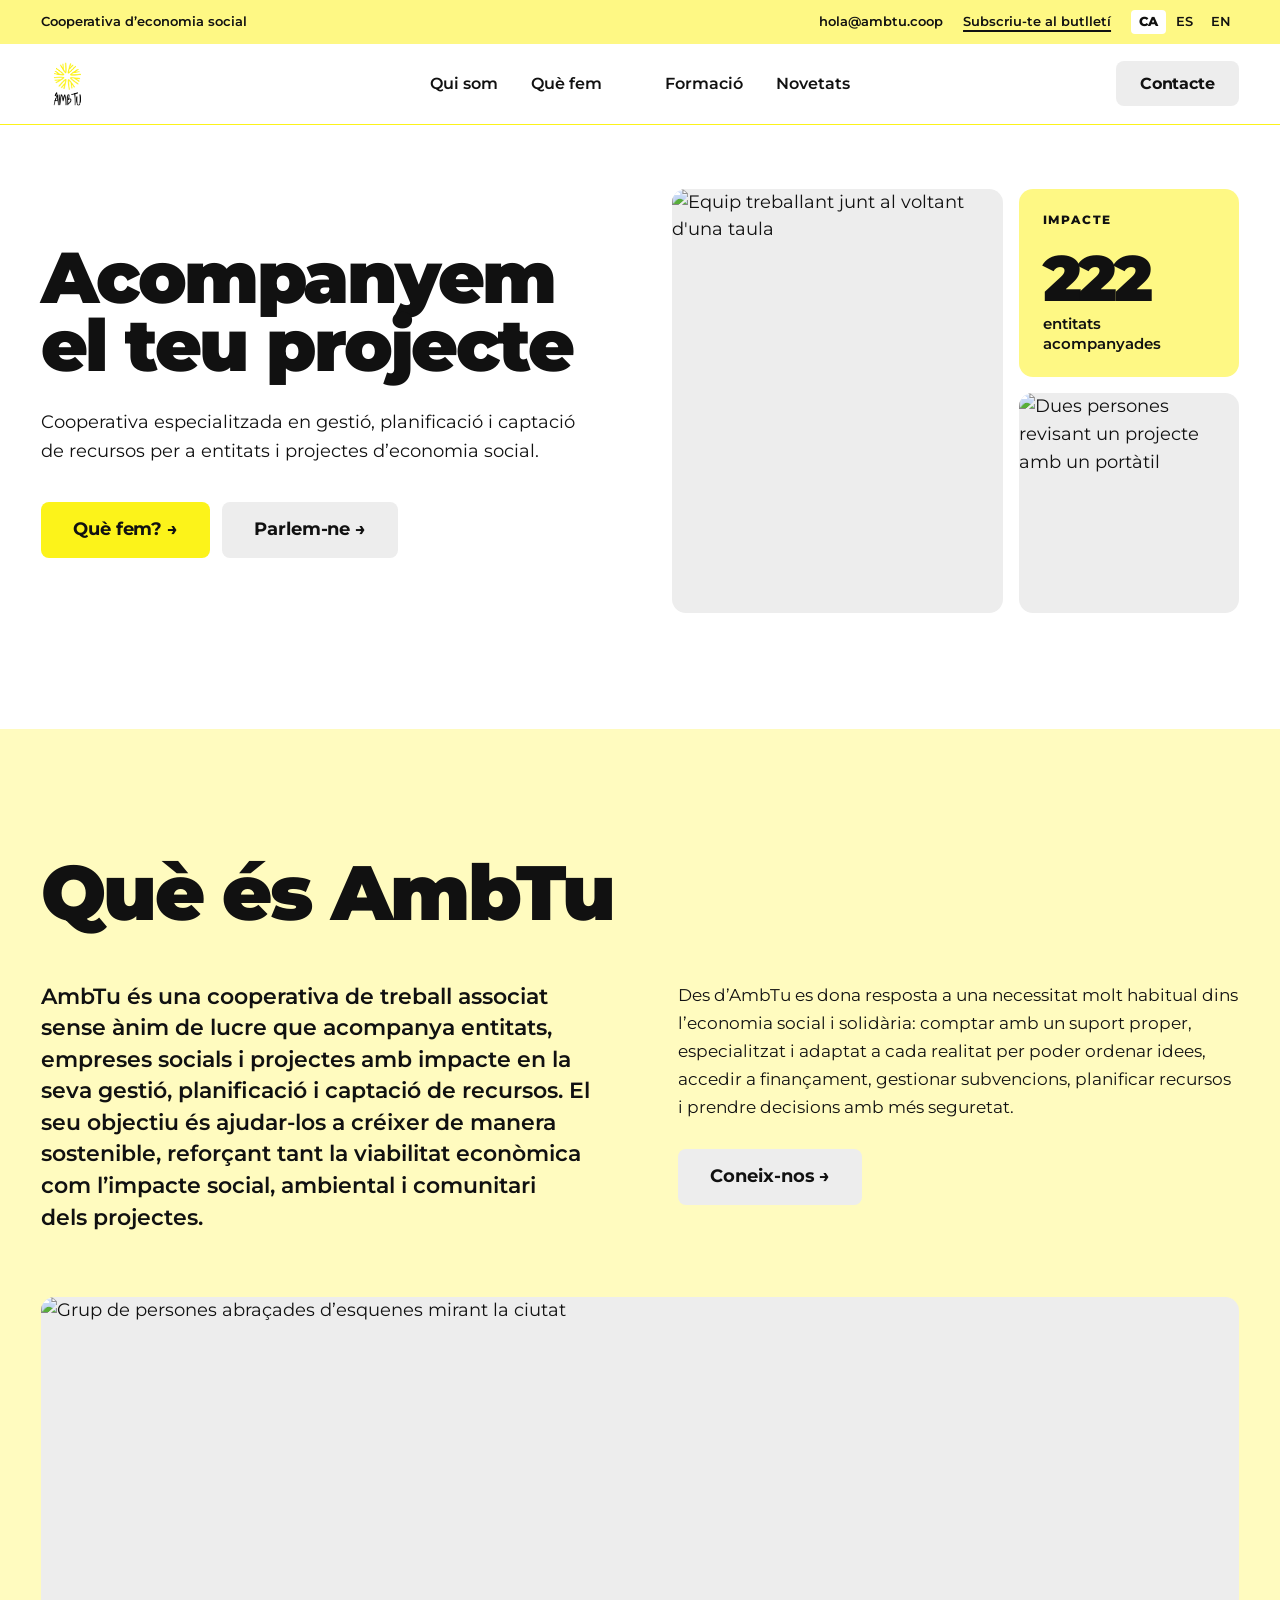
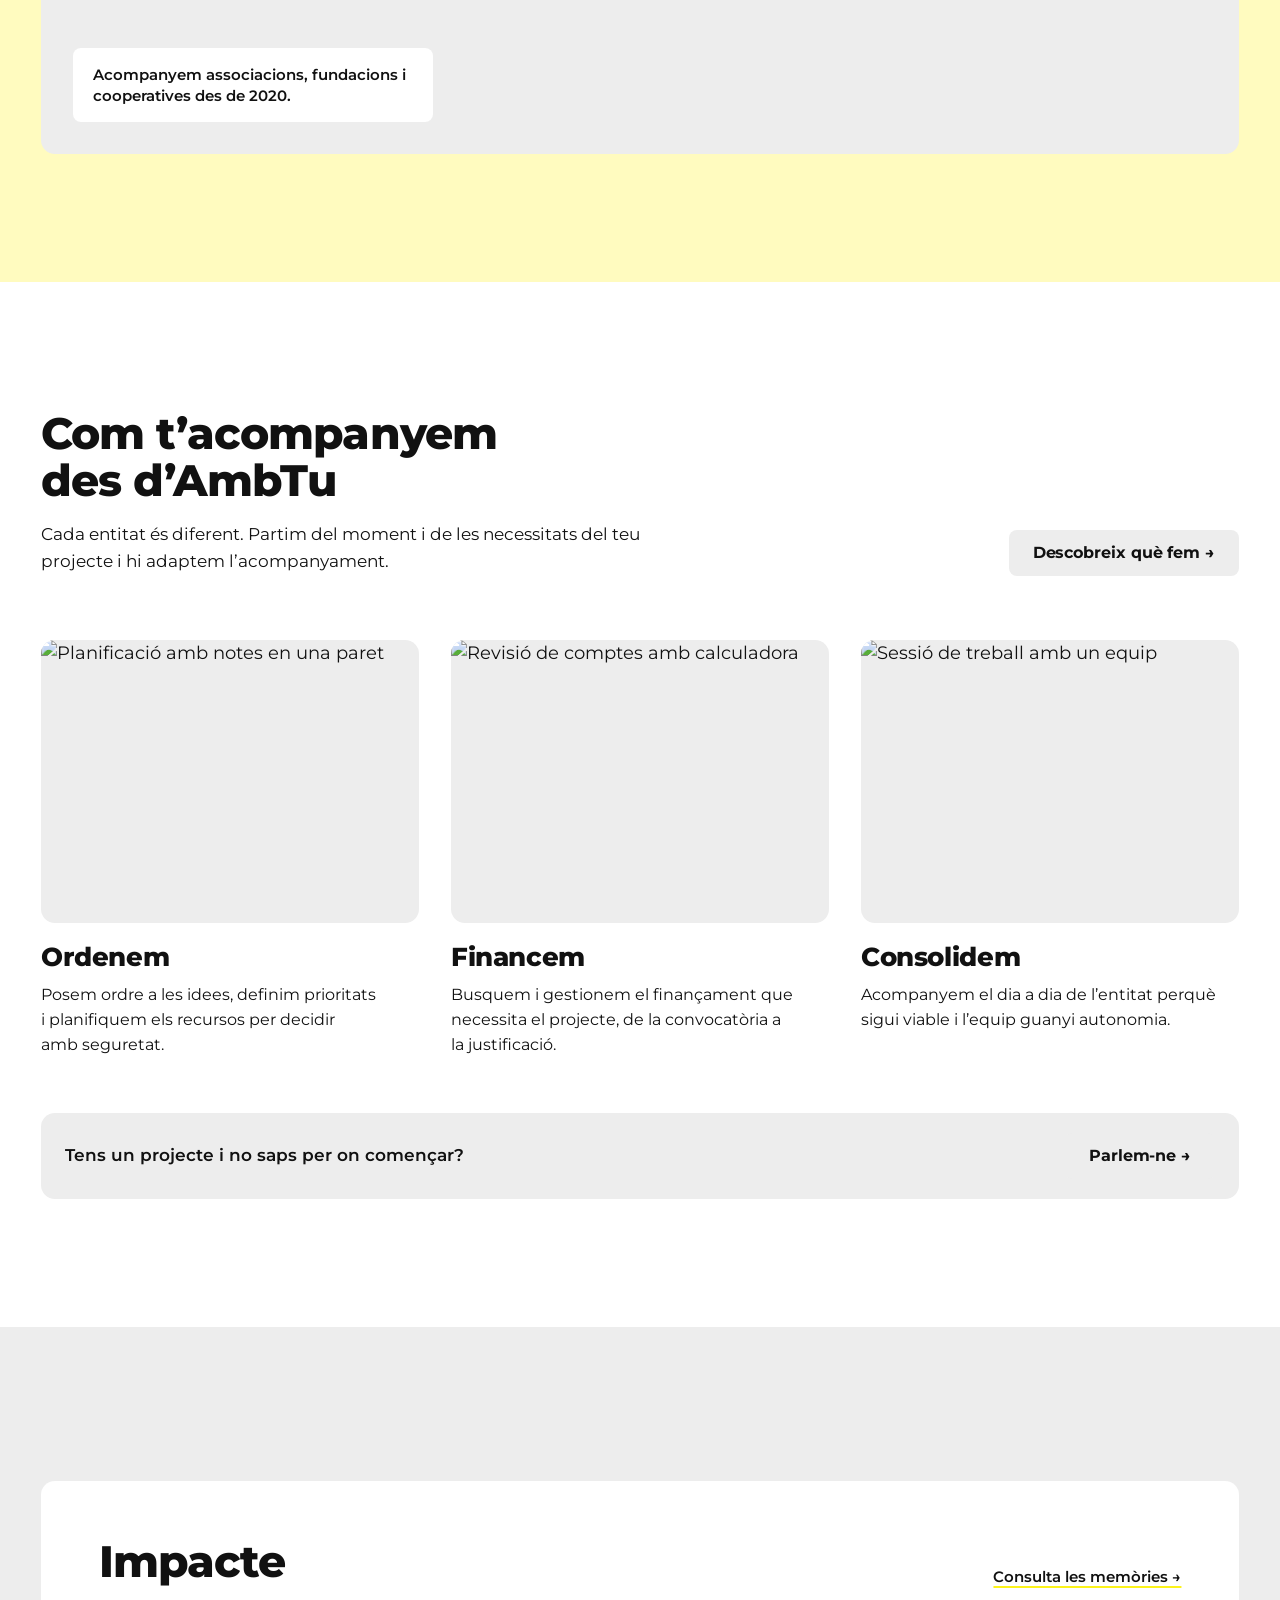
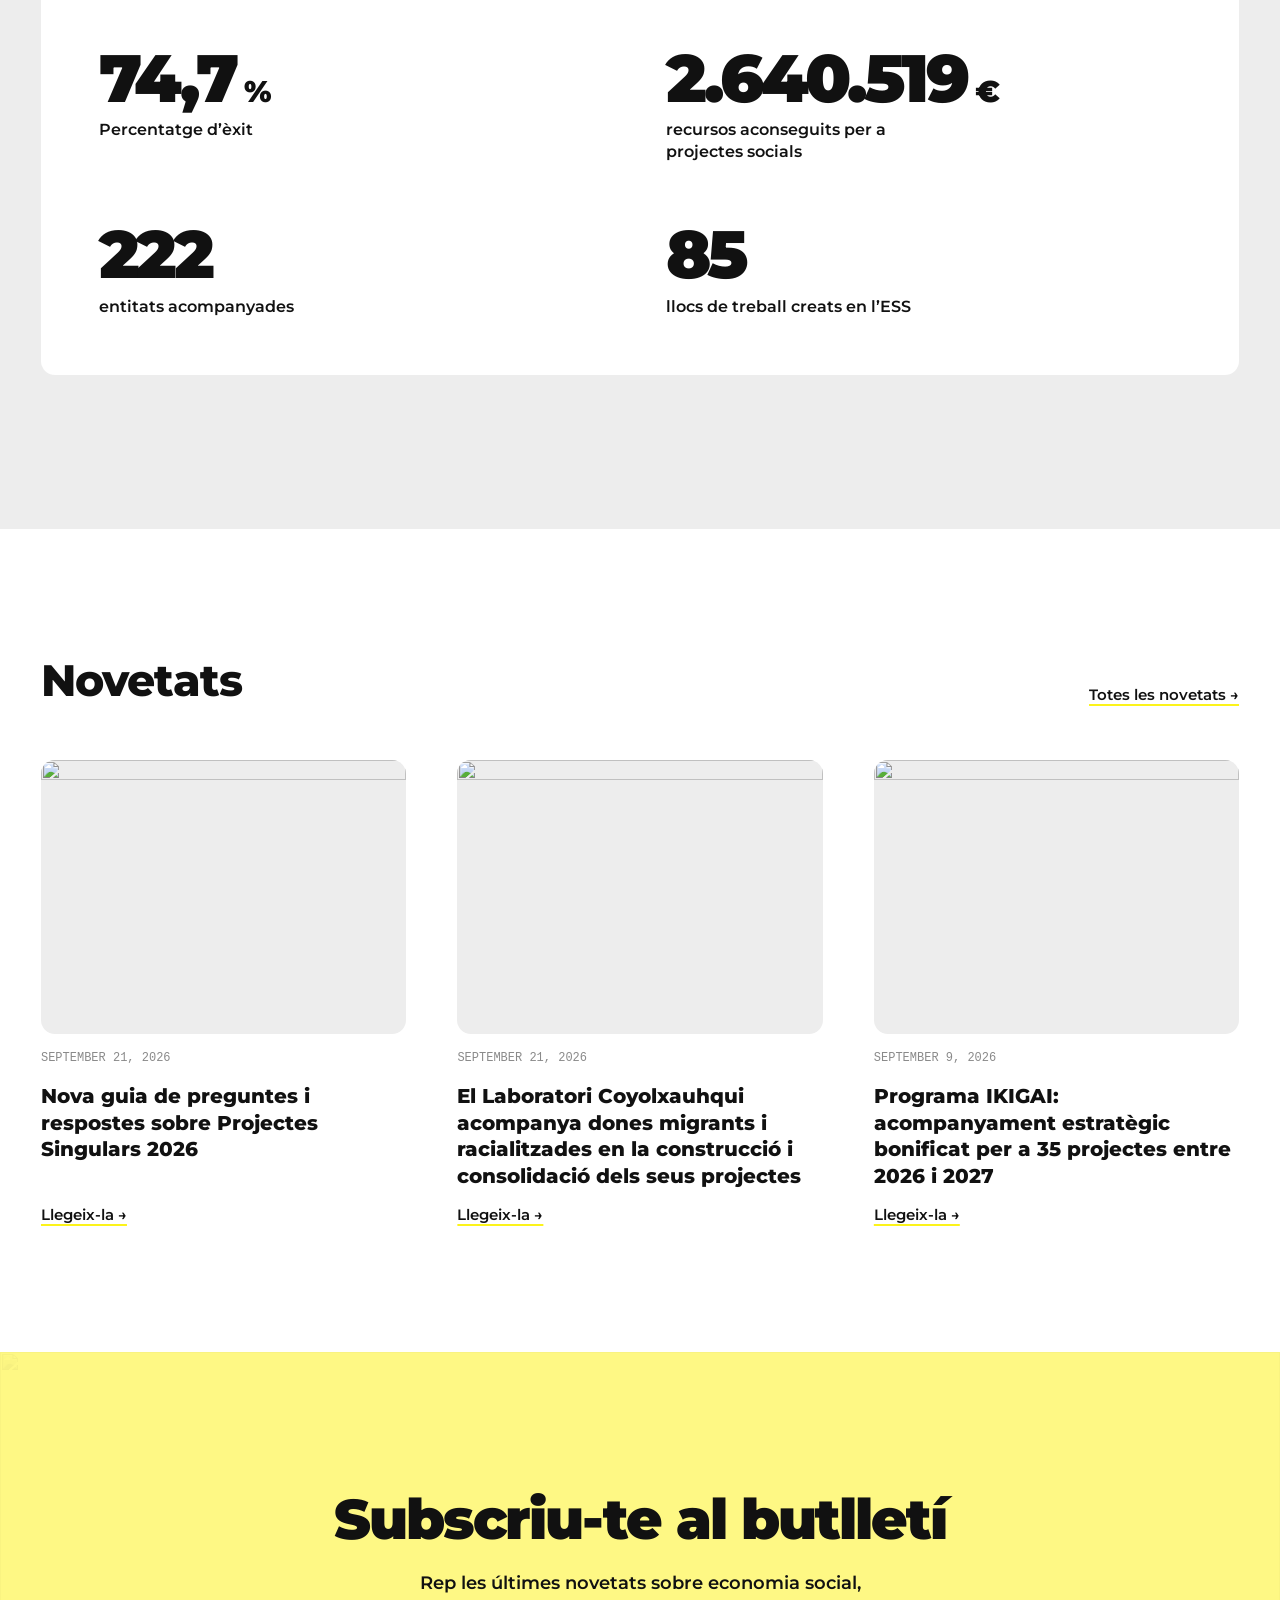
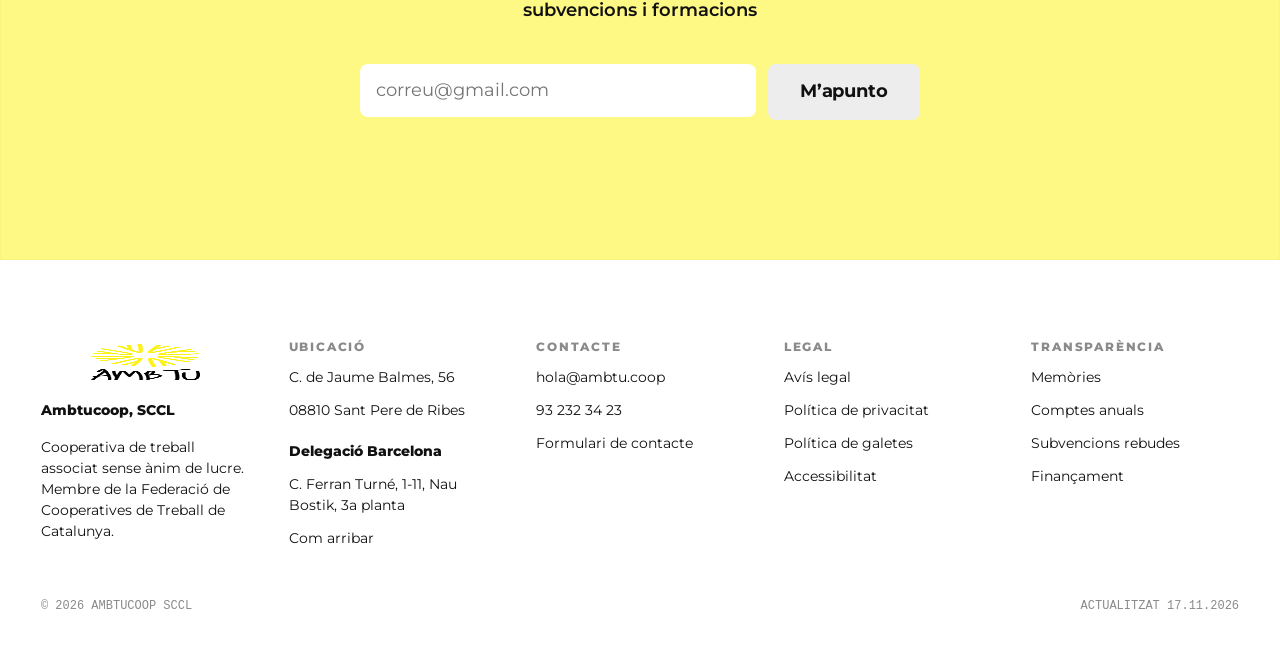
==== index.html @ 21285c6c "Add files via upload" ====
<!DOCTYPE html>
<html lang="ca">
<head>
<meta charset="utf-8">
<meta name="viewport" content="width=device-width, initial-scale=1">
<title>Inici · AmbTu</title>
<link rel="icon" href="assets/logo-original.png">
<link rel="stylesheet" href="css/ambtu.css">
<style>
.scp0:hover { background: rgb(255, 251, 191) !important; }
.scp1:focus { outline: rgb(17, 17, 17) solid 2px !important; outline-offset: 3px !important; }
.scp2:hover { background: rgb(254, 248, 132) !important; }
</style>
</head>
<body>
<div id="site"><div><div style="min-height: 100vh; background: var(--white);">

  <div style="background: var(--yellow-mid);">
    <div style="max-width: 1440px; margin: 0px auto; box-sizing: border-box; padding: 10px clamp(16px, 3.2vw, 48px); display: flex; justify-content: space-between; align-items: center; gap: 12px 24px; flex-wrap: wrap; font: 600 13px/1.2 var(--font-core);">
      <span style="white-space: nowrap;">Cooperativa d’economia social</span>
      <div style="display: flex; gap: 20px; flex-wrap: wrap; align-items: center;">
        <a href="mailto:hola@ambtu.coop" style="text-decoration-color: transparent;">hola@ambtu.coop</a>
        <a href="index.html#butlleti" style="text-decoration-color: rgb(17, 17, 17); white-space: nowrap;">Subscriu-te al butlletí</a>
        <div role="group" aria-label="Idioma" style="display: flex; gap: 2px; align-items: center;">
          <a href="#" aria-current="true" style="text-decoration: none; padding: 4px 8px; border-radius: 4px; background: var(--white); font-weight: 800;">CA</a>
          <a href="#" lang="es" class="scp0" style="text-decoration: none; padding: 4px 8px; border-radius: 4px; background: transparent;">ES</a>
          <a href="#" lang="en" class="scp0" style="text-decoration: none; padding: 4px 8px; border-radius: 4px; background: transparent;">EN</a>
        </div>
      </div>
    </div>
  </div>
  <header style="position: sticky; top: 0px; z-index: 20; background: var(--white); border-bottom: 0.5px solid var(--yellow-signal);">
    <div style="max-width: 1440px; margin: 0px auto; box-sizing: border-box; padding: 14px clamp(16px, 3.2vw, 48px); display: flex; align-items: center; gap: 24px;">
      <div style="flex: 1 1 0px; display: flex;">
        <a href="index.html" aria-label="AmbTu, inici" style="display: flex; text-decoration: none; background: none;">
          <div style="display: contents;"><img src="assets/logo-original.png" alt="AmbTu" style="height: 52px; width: auto; display: block;"></div>
        </a>
      </div>
      
      <nav aria-label="Principal" style="flex: 0 0 auto; display: flex; align-items: center; gap: clamp(18px, 2.6vw, 36px); white-space: nowrap; font: 600 16px/1.2 var(--font-core);">
        <a href="qui-som.html" style="text-decoration-color: transparent;">Qui som</a>
        <div style="position: relative; display: flex; align-items: center; gap: 2px;">
          <a href="que-fem.html" style="text-decoration-color: transparent;">Què fem</a>
          <button type="button" aria-expanded="false" aria-haspopup="true" aria-label="Obre el submenú de Què fem" class="scp0 scp1" style="color-scheme: unset; forced-color-adjust: unset; math-depth: unset; position: unset; position-anchor: unset; text-size-adjust: unset; appearance: unset; color: unset; font: unset; font-palette: unset; font-synthesis: unset; position-area: unset; text-orientation: unset; text-rendering: unset; text-spacing-trim: unset; -webkit-font-smoothing: unset; -webkit-locale: unset; -webkit-text-orientation: unset; -webkit-writing-mode: unset; writing-mode: unset; zoom: unset; accent-color: unset; align-content: unset; place-self: unset; alignment-baseline: unset; anchor-name: unset; anchor-scope: unset; animation-composition: unset; animation: unset; animation-trigger: unset; app-region: unset; aspect-ratio: unset; backdrop-filter: unset; backface-visibility: unset; background: unset; background-blend-mode: unset; baseline-shift: unset; baseline-source: unset; block-size: unset; border-block: unset; border: unset; border-collapse: unset; border-end-end-radius: unset; border-end-start-radius: unset; border-inline: unset; border-shape: unset; border-start-end-radius: unset; border-start-start-radius: unset; inset: unset; box-decoration-break: unset; box-shadow: unset; box-sizing: unset; break-after: unset; break-before: unset; break-inside: unset; buffered-rendering: unset; caption-side: unset; caret-animation: unset; caret-color: unset; caret-shape: unset; clear: unset; clip: unset; clip-path: unset; clip-rule: unset; color-interpolation: unset; color-interpolation-filters: unset; color-rendering: unset; columns: unset; column-fill: unset; gap: unset; rule-break: unset; rule: unset; rule-inset: unset; rule-visibility-items: unset; column-span: unset; contain: unset; contain-intrinsic-block-size: unset; contain-intrinsic-size: unset; contain-intrinsic-inline-size: unset; container: unset; content: unset; content-visibility: unset; corner-shape: unset; corner-block-end-shape: unset; corner-block-start-shape: unset; counter-increment: unset; counter-reset: unset; counter-set: unset; cx: unset; cy: unset; d: unset; dominant-baseline: unset; dynamic-range-limit: unset; empty-cells: unset; field-sizing: unset; fill: unset; fill-opacity: unset; fill-rule: unset; filter: unset; flex: unset; flex-flow: unset; flex-line-count: unset; float: unset; flood-color: unset; flood-opacity: unset; frame-sizing: unset; grid: unset; grid-area: unset; hyphenate-character: unset; hyphenate-limit-chars: unset; hyphens: unset; image-orientation: unset; image-rendering: unset; initial-letter: unset; inline-size: unset; inset-block: unset; inset-inline: unset; interactivity: unset; interest-delay: unset; interpolate-size: unset; isolation: unset; justify-items: unset; letter-spacing: unset; lighting-color: unset; line-break: unset; list-style: unset; margin-block: unset; margin: unset; margin-inline: unset; margin-trim: unset; marker: unset; mask: unset; mask-type: unset; math-shift: unset; math-style: unset; max-block-size: unset; max-height: unset; max-inline-size: unset; max-width: unset; min-block-size: unset; min-height: unset; min-inline-size: unset; min-width: unset; mix-blend-mode: unset; object-fit: unset; object-position: unset; object-view-box: unset; offset: unset; opacity: unset; order: unset; orphans: unset; outline: unset; outline-offset: unset; overflow-anchor: unset; overflow-block: unset; overflow-clip-margin: unset; overflow-inline: unset; overflow-wrap: unset; overflow: unset; overlay: unset; overscroll-behavior-block: unset; overscroll-behavior-inline: unset; overscroll-behavior: unset; padding-block: unset; padding: unset; padding-inline: unset; page: unset; page-margin-safety: unset; page-orientation: unset; paint-order: unset; perspective: unset; perspective-origin: unset; pointer-events: unset; position-try: unset; position-visibility: unset; print-color-adjust: unset; quotes: unset; r: unset; reading-flow: unset; reading-order: unset; resize: unset; rotate: unset; ruby-align: unset; ruby-overhang: unset; ruby-position: unset; rule-overlap: unset; rx: unset; ry: unset; scale: unset; scroll-axis-lock: unset; scroll-behavior: unset; scroll-initial-target: unset; scroll-margin-block: unset; scroll-margin: unset; scroll-margin-inline: unset; scroll-marker-group: unset; scroll-padding-block: unset; scroll-padding: unset; scroll-padding-inline: unset; scroll-snap-align: unset; scroll-snap-stop: unset; scroll-snap-type: unset; scroll-target-group: unset; scroll-timeline: unset; scrollbar-color: unset; scrollbar-gutter: unset; scrollbar-width: unset; shape-image-threshold: unset; shape-margin: unset; shape-outside: unset; shape-rendering: unset; size: unset; speak: unset; stop-color: unset; stop-opacity: unset; stroke: unset; stroke-dasharray: unset; stroke-dashoffset: unset; stroke-linecap: unset; stroke-linejoin: unset; stroke-miterlimit: unset; stroke-opacity: unset; stroke-width: unset; tab-size: unset; table-layout: unset; text-align: unset; text-align-last: unset; text-anchor: unset; text-autospace: unset; text-box: unset; text-combine-upright: unset; text-decoration: unset; text-decoration-inset: unset; text-decoration-skip-ink: unset; text-emphasis: unset; text-emphasis-position: unset; text-fit: unset; text-indent: unset; text-justify: unset; text-overflow: unset; text-shadow: unset; text-transform: unset; text-underline-offset: unset; text-underline-position: unset; text-wrap: unset; timeline-scope: unset; timeline-trigger: unset; touch-action: unset; transform: unset; transform-box: unset; transform-origin: unset; transform-style: unset; transition: unset; translate: unset; trigger-scope: unset; user-select: unset; vector-effect: unset; vertical-align: unset; view-timeline: unset; view-transition-class: unset; view-transition-group: unset; view-transition-name: unset; view-transition-scope: unset; visibility: unset; border-spacing: unset; -webkit-box-align: unset; -webkit-box-decoration-break: unset; -webkit-box-direction: unset; -webkit-box-flex: unset; -webkit-box-ordinal-group: unset; -webkit-box-orient: unset; -webkit-box-pack: unset; -webkit-box-reflect: unset; -webkit-line-break: unset; -webkit-line-clamp: unset; -webkit-mask-box-image: unset; -webkit-rtl-ordering: unset; -webkit-ruby-position: unset; -webkit-tap-highlight-color: unset; -webkit-text-combine: unset; -webkit-text-decorations-in-effect: unset; -webkit-text-fill-color: unset; -webkit-text-security: unset; -webkit-text-stroke: unset; -webkit-user-drag: unset; white-space-collapse: unset; widows: unset; will-change: unset; window-drag: unset; word-break: unset; word-spacing: unset; x: unset; y: unset; z-index: unset; cursor: pointer; display: flex; align-items: center; justify-content: center; width: 28px; height: 28px; border-radius: 4px;">
            <div style="display: contents;"><span role="img" aria-label="chevron-down" data-stroke="2" style="display: inline-block; width: 16px; height: 16px; flex: 0 0 auto; background: var(--black); mask-image: url(&quot;https://unpkg.com/lucide-static@0.428.0/icons/chevron-down.svg&quot;); mask-repeat: no-repeat; mask-size: contain; mask-position: center center;"></span></div>
          </button>
          
        </div>
        <a href="formacio.html" style="text-decoration-color: transparent;">Formació</a>
        <a href="novetats.html" style="text-decoration-color: transparent;">Novetats</a>
      </nav>
      
      <div style="flex: 1 1 0px; display: flex; justify-content: flex-end; align-items: center; gap: 12px;">
        
          <div style="flex: 0 0 auto; white-space: nowrap;"><div style="display: contents;"><a href="contacte.html" style="display: inline-flex; width: auto; align-items: center; justify-content: center; gap: var(--space-2); font: 700 16px/1.1 var(--font-core); letter-spacing: -0.005em; padding: 14px 24px; border: 0px; border-radius: var(--radius-sm); box-shadow: none; background: var(--grey-light); color: var(--text-primary); text-decoration-line: none; text-decoration-style: initial; cursor: pointer; transition: var(--transition-ui);">Contacte</a></div></div>
        
        
      </div>
    </div>
    
  </header>

  <section id="inici" data-screen-label="01 Hero" style="background: var(--white);">
    <div style="max-width: 1440px; margin: 0px auto; box-sizing: border-box; padding: clamp(32px, 5vw, 72px) clamp(16px, 3.2vw, 48px) clamp(80px, 9vw, 128px); display: grid; grid-template-columns: repeat(auto-fit, minmax(min(100%, 380px), 1fr)); gap: clamp(40px, 5vw, 88px); align-items: center;">
      <div style="display: flex; flex-direction: column; gap: 28px; max-width: 560px;">
        <h1 style="margin: 0px; font: 900 clamp(44px, 5.6vw, 76px)/0.95 var(--font-core); letter-spacing: -0.035em; text-wrap: balance;">Acompanyem<br>el teu projecte</h1>
        <p style="margin: 0px; font: 400 18px/1.6 var(--font-core); max-width: 46ch; text-wrap: pretty;">Cooperativa especialitzada en gestió, planificació i captació de recursos per a entitats i projectes d’economia social.</p>
        <div style="margin-top: 8px; display: flex; gap: 12px; flex-wrap: wrap;">
          <div style="flex: 0 0 auto; white-space: nowrap;"><div style="display: contents;"><a href="que-fem.html" style="display: inline-flex; width: auto; align-items: center; justify-content: center; gap: var(--space-2); font: 700 18px/1.1 var(--font-core); letter-spacing: -0.005em; padding: 18px 32px; border: 0px; border-radius: var(--radius-sm); box-shadow: none; background: var(--yellow-signal); color: var(--text-primary); text-decoration-line: none; text-decoration-style: initial; cursor: pointer; transition: var(--transition-ui);">Què fem? →</a></div></div>
          <div style="flex: 0 0 auto; white-space: nowrap;"><div style="display: contents;"><a href="contacte.html" style="display: inline-flex; width: auto; align-items: center; justify-content: center; gap: var(--space-2); font: 700 18px/1.1 var(--font-core); letter-spacing: -0.005em; padding: 18px 32px; border: 0px; border-radius: var(--radius-sm); box-shadow: none; background: var(--grey-light); color: var(--text-primary); text-decoration-line: none; text-decoration-style: initial; cursor: pointer; transition: var(--transition-ui);">Parlem-ne →</a></div></div>
        </div>
      </div>
      <div style="display: grid; grid-template-columns: minmax(0px, 3fr) minmax(0px, 2fr); gap: 16px;">
        <img src="https://images.unsplash.com/photo-1522071820081-009f0129c71c?auto=format&amp;fit=crop&amp;w=1100&amp;q=75" alt="Equip treballant junt al voltant d'una taula" style="grid-row: span 2; width: 100%; height: 100%; min-height: 420px; object-fit: cover; border-radius: 14px; display: block; background: var(--grey-light);">
        <div style="background: var(--yellow-mid); border-radius: 14px; padding: 24px; display: flex; flex-direction: column; justify-content: space-between; gap: 24px; min-height: 180px;">
          <span style="font: 800 12px/1.2 var(--font-core); letter-spacing: 0.15em; text-transform: uppercase;">Impacte</span>
          <div style="display: flex; flex-direction: column; gap: 8px;">
            <span style="font: 900 clamp(48px, 5vw, 72px)/0.86 var(--font-core); letter-spacing: -0.05em;">222</span>
            <span style="font: 600 15px/1.3 var(--font-core);">entitats acompanyades</span>
          </div>
        </div>
        <img src="https://images.unsplash.com/photo-1531482615713-2afd69097998?auto=format&amp;fit=crop&amp;w=700&amp;q=75" alt="Dues persones revisant un projecte amb un portàtil" style="width: 100%; aspect-ratio: 1 / 1; object-fit: cover; border-radius: 14px; display: block; background: var(--grey-light);">
      </div>
    </div>
  </section>

  <section data-screen-label="02 Què és AmbTu" aria-labelledby="que-es-title" style="background: var(--yellow-pale);">
    <div style="max-width: 1440px; margin: 0px auto; box-sizing: border-box; padding: clamp(88px, 10vw, 144px) clamp(16px, 3.2vw, 48px);">
      <h2 id="que-es-title" style="margin: 0px; font: 900 clamp(48px, 6vw, 84px)/0.95 var(--font-core); letter-spacing: -0.035em;">Què és AmbTu</h2>
      <div style="margin-top: clamp(32px, 4vw, 56px); display: grid; grid-template-columns: repeat(auto-fit, minmax(min(100%, 380px), 1fr)); gap: 32px clamp(40px, 6vw, 96px); align-items: start;">
        <p style="margin: 0px; font: 600 clamp(19px, 1.7vw, 22px)/1.45 var(--font-core); text-wrap: pretty;">AmbTu és una cooperativa de treball associat sense ànim de lucre que acompanya entitats, empreses socials i projectes amb impacte en la seva gestió, planificació i captació de recursos. El seu objectiu és ajudar-los a créixer de manera sostenible, reforçant tant la viabilitat econòmica com l’impacte social, ambiental i comunitari dels projectes.</p>
        <div style="display: flex; flex-direction: column; gap: 28px;">
          <p style="margin: 0px; font: 400 17px/1.65 var(--font-core); text-wrap: pretty;">Des d’AmbTu es dona resposta a una necessitat molt habitual dins l’economia social i solidària: comptar amb un suport proper, especialitzat i adaptat a cada realitat per poder ordenar idees, accedir a finançament, gestionar subvencions, planificar recursos i prendre decisions amb més seguretat.</p>
          <div style="display: flex;"><div style="flex: 0 0 auto; white-space: nowrap;"><div style="display: contents;"><a href="qui-som.html" style="display: inline-flex; width: auto; align-items: center; justify-content: center; gap: var(--space-2); font: 700 18px/1.1 var(--font-core); letter-spacing: -0.005em; padding: 18px 32px; border: 0px; border-radius: var(--radius-sm); box-shadow: none; background: var(--grey-light); color: var(--text-primary); text-decoration-line: none; text-decoration-style: initial; cursor: pointer; transition: var(--transition-ui);">Coneix-nos →</a></div></div></div>
        </div>
      </div>
      <figure style="position: relative; margin: clamp(48px, 5vw, 72px) 0px 0px;">
        <img src="https://images.unsplash.com/photo-1529156069898-49953e39b3ac?auto=format&amp;fit=crop&amp;w=2000&amp;q=75" alt="Grup de persones abraçades d’esquenes mirant la ciutat" style="width: 100%; aspect-ratio: 21 / 8; min-height: 280px; object-fit: cover; border-radius: 14px; display: block; background: var(--grey-light);">
        <figcaption style="position: absolute; left: clamp(16px, 2.5vw, 32px); bottom: clamp(16px, 2.5vw, 32px); max-width: min(360px, 100% - 32px); box-sizing: border-box; padding: 16px 20px; border-radius: 8px; background: var(--white); font: 600 15px/1.4 var(--font-core);">Acompanyem associacions, fundacions i cooperatives des de 2020.</figcaption>
      </figure>
    </div>
  </section>
  <section id="serveis" data-screen-label="03 Com t'acompanyem" style="background: var(--white);">
    <div style="max-width: 1440px; margin: 0px auto; box-sizing: border-box; padding: clamp(88px, 10vw, 144px) clamp(16px, 3.2vw, 48px);">
      <div style="display: flex; justify-content: space-between; align-items: flex-end; gap: 24px 48px; flex-wrap: wrap;">
        <div style="display: flex; flex-direction: column; gap: 16px; max-width: 640px;">
          <h2 style="margin: 0px; font: 800 clamp(30px, 3.4vw, 44px)/1.1 var(--font-core); letter-spacing: -0.02em; text-wrap: balance;">Com t’acompanyem des d’AmbTu</h2>
          <p style="margin: 0px; font: 400 17px/1.6 var(--font-core); text-wrap: pretty;">Cada entitat és diferent. Partim del moment i de les necessitats del teu projecte i hi adaptem l’acompanyament.</p>
        </div>
        <div style="flex: 0 0 auto; white-space: nowrap;"><div style="display: contents;"><a href="que-fem.html" style="display: inline-flex; width: auto; align-items: center; justify-content: center; gap: var(--space-2); font: 700 16px/1.1 var(--font-core); letter-spacing: -0.005em; padding: 14px 24px; border: 0px; border-radius: var(--radius-sm); box-shadow: none; background: var(--grey-light); color: var(--text-primary); text-decoration-line: none; text-decoration-style: initial; cursor: pointer; transition: var(--transition-ui);">Descobreix què fem →</a></div></div>
      </div>
      <ul style="list-style: none; margin: clamp(48px, 5vw, 64px) 0px 0px; padding: 0px; display: grid; grid-template-columns: repeat(auto-fit, minmax(min(100%, 280px), 1fr)); gap: 40px 32px;">
        <li>
          <a href="que-fem.html" style="text-decoration: none; display: flex; flex-direction: column; gap: 20px; background: transparent;">
            <img src="https://images.unsplash.com/photo-1542626991-cbc4e32524cc?auto=format&amp;fit=crop&amp;w=900&amp;q=75" alt="Planificació amb notes en una paret" style="width: 100%; aspect-ratio: 4 / 3; object-fit: cover; border-radius: 14px; display: block; background: var(--grey-light);">
            <span style="display: flex; flex-direction: column; gap: 10px;">
              <span style="font: 800 26px/1.15 var(--font-core); letter-spacing: -0.015em;">Ordenem</span>
              <span style="font: 400 16px/1.55 var(--font-core); text-wrap: pretty;">Posem ordre a les idees, definim prioritats i planifiquem els recursos per decidir amb seguretat.</span>
            </span>
          </a>
        </li>
        <li>
          <a href="que-fem.html" style="text-decoration: none; display: flex; flex-direction: column; gap: 20px; background: transparent;">
            <img src="https://images.unsplash.com/photo-1554224154-26032ffc0d07?auto=format&amp;fit=crop&amp;w=900&amp;q=75" alt="Revisió de comptes amb calculadora" style="width: 100%; aspect-ratio: 4 / 3; object-fit: cover; border-radius: 14px; display: block; background: var(--grey-light);">
            <span style="display: flex; flex-direction: column; gap: 10px;">
              <span style="font: 800 26px/1.15 var(--font-core); letter-spacing: -0.015em;">Financem</span>
              <span style="font: 400 16px/1.55 var(--font-core); text-wrap: pretty;">Busquem i gestionem el finançament que necessita el projecte, de la convocatòria a la justificació.</span>
            </span>
          </a>
        </li>
        <li>
          <a href="que-fem.html" style="text-decoration: none; display: flex; flex-direction: column; gap: 20px; background: transparent;">
            <img src="https://images.unsplash.com/photo-1524178232363-1fb2b075b655?auto=format&amp;fit=crop&amp;w=900&amp;q=75" alt="Sessió de treball amb un equip" style="width: 100%; aspect-ratio: 4 / 3; object-fit: cover; border-radius: 14px; display: block; background: var(--grey-light);">
            <span style="display: flex; flex-direction: column; gap: 10px;">
              <span style="font: 800 26px/1.15 var(--font-core); letter-spacing: -0.015em;">Consolidem</span>
              <span style="font: 400 16px/1.55 var(--font-core); text-wrap: pretty;">Acompanyem el dia a dia de l’entitat perquè sigui viable i l’equip guanyi autonomia.</span>
            </span>
          </a>
        </li>
      </ul>
      <div style="margin-top: clamp(40px, 5vw, 56px); display: flex; justify-content: space-between; align-items: center; gap: 16px 24px; flex-wrap: wrap; padding: 20px 24px; border-radius: 14px; background: var(--grey-light);">
        <span style="font: 600 17px/1.4 var(--font-core);">Tens un projecte i no saps per on començar?</span>
        <div style="flex: 0 0 auto; white-space: nowrap;"><div style="display: contents;"><a href="contacte.html" style="display: inline-flex; width: auto; align-items: center; justify-content: center; gap: var(--space-2); font: 700 16px/1.1 var(--font-core); letter-spacing: -0.005em; padding: 14px 24px; border: 0px; border-radius: var(--radius-sm); box-shadow: none; background: var(--grey-light); color: var(--text-primary); text-decoration-line: none; text-decoration-style: initial; cursor: pointer; transition: var(--transition-ui);">Parlem-ne →</a></div></div>
      </div>
    </div>
  </section>
  <section id="impacte" data-screen-label="04 Impacte" style="background: var(--grey-light) url('https://images.unsplash.com/photo-1528605248644-14dd04022da1?auto=format&amp;fit=crop&amp;w=2000&amp;q=75') center / cover no-repeat;">
    <div style="max-width: 1440px; margin: 0px auto; box-sizing: border-box; padding: clamp(96px, 12vw, 176px) clamp(16px, 3.2vw, 48px);">
      <div style="background: var(--white); border-radius: 14px; padding: clamp(28px, 4.5vw, 64px); display: flex; flex-direction: column; gap: clamp(40px, 5vw, 64px);">
        <div style="display: flex; justify-content: space-between; align-items: flex-end; gap: 16px 24px; flex-wrap: wrap;">
          <h2 style="margin: 0px; font: 800 clamp(30px, 3.4vw, 44px)/1.1 var(--font-core); letter-spacing: -0.02em; text-wrap: balance;">Impacte</h2>
          <a href="qui-som.html#memories" style="font: 600 15px/1.2 var(--font-core); white-space: nowrap;">Consulta les memòries →</a>
        </div>
        <div style="display: grid; grid-template-columns: repeat(2, minmax(0px, 1fr)); gap: clamp(40px, 5vw, 64px) clamp(32px, 4vw, 64px);">
          <div style="display: flex; flex-direction: column; gap: 12px; min-width: 0px;">
            <span style="font: 900 clamp(48px, 5.2vw, 76px)/0.86 var(--font-core); letter-spacing: -0.05em;">74,7<span style="font-size: 0.45em; letter-spacing: -0.02em;"> %</span></span>
            <span style="font: 600 16px/1.35 var(--font-core); max-width: 26ch; text-wrap: pretty;">Percentatge d’èxit</span>
          </div>
          <div style="display: flex; flex-direction: column; gap: 12px; min-width: 0px;">
            <span style="font: 900 clamp(48px, 5.2vw, 76px)/0.86 var(--font-core); letter-spacing: -0.05em;">2.640.519<span style="font-size: 0.45em; letter-spacing: -0.02em;"> €</span></span>
            <span style="font: 600 16px/1.35 var(--font-core); max-width: 26ch; text-wrap: pretty;">recursos aconseguits per a projectes socials</span>
          </div>
          <div style="display: flex; flex-direction: column; gap: 12px; min-width: 0px;">
            <span style="font: 900 clamp(48px, 5.2vw, 76px)/0.86 var(--font-core); letter-spacing: -0.05em;">222</span>
            <span style="font: 600 16px/1.35 var(--font-core); max-width: 26ch; text-wrap: pretty;">entitats acompanyades</span>
          </div>
          <div style="display: flex; flex-direction: column; gap: 12px; min-width: 0px;">
            <span style="font: 900 clamp(48px, 5.2vw, 76px)/0.86 var(--font-core); letter-spacing: -0.05em;">85</span>
            <span style="font: 600 16px/1.35 var(--font-core); max-width: 26ch; text-wrap: pretty;">llocs de treball creats en l’ESS</span>
          </div>
        </div>
      </div>
    </div>
  </section>

  <section id="novetats" data-screen-label="05 Novetats" style="background: var(--white);">
    <div style="max-width: 1440px; margin: 0px auto; box-sizing: border-box; padding: clamp(88px, 10vw, 144px) clamp(16px, 3.2vw, 48px);">
      <div style="display: flex; justify-content: space-between; align-items: flex-end; gap: 24px; flex-wrap: wrap;">
        <h2 style="margin: 0px; font: 800 clamp(30px, 3.4vw, 44px)/1.1 var(--font-core); letter-spacing: -0.02em;">Novetats</h2>
        <a href="novetats.html" style="font: 600 15px/1.2 var(--font-core); white-space: nowrap;">Totes les novetats →</a>
      </div>
      <ul style="list-style: none; margin: clamp(40px, 5vw, 56px) 0px 0px; padding: 0px; display: grid; grid-template-columns: repeat(auto-fit, minmax(min(100%, 280px), 1fr)); gap: 56px clamp(40px, 4vw, 64px);">
        <li style="display: flex;">
          <a href="novetats.html" style="text-decoration: none; display: flex; flex-direction: column; gap: 16px; width: 100%; background: transparent;">
            <img src="https://images.unsplash.com/photo-1517048676732-d65bc937f952?auto=format&amp;fit=crop&amp;w=900&amp;q=75" alt="" style="width: 100%; aspect-ratio: 4 / 3; object-fit: cover; border-radius: 14px; display: block; background: var(--grey-light);">
            <span style="font: 400 12px/1.4 var(--font-mono, monospace); color: var(--grey-mid); text-transform: uppercase;">September 21, 2026</span>
            <span style="font: 800 clamp(19px, 1.6vw, 22px)/1.3 var(--font-core); text-wrap: pretty; flex: 1 1 0%;">Nova guia de preguntes i respostes sobre Projectes Singulars 2026</span>
            <span style="align-self: flex-start; font: 600 15px/1.2 var(--font-core); text-decoration: underline 2px rgb(252, 243, 26); text-underline-offset: 4px;">Llegeix-la →</span>
          </a>
        </li>
        <li style="display: flex;">
          <a href="novetats.html" style="text-decoration: none; display: flex; flex-direction: column; gap: 16px; width: 100%; background: transparent;">
            <img src="https://images.unsplash.com/photo-1573164713988-8665fc963095?auto=format&amp;fit=crop&amp;w=900&amp;q=75" alt="" style="width: 100%; aspect-ratio: 4 / 3; object-fit: cover; border-radius: 14px; display: block; background: var(--grey-light);">
            <span style="font: 400 12px/1.4 var(--font-mono, monospace); color: var(--grey-mid); text-transform: uppercase;">September 21, 2026</span>
            <span style="font: 800 clamp(19px, 1.6vw, 22px)/1.3 var(--font-core); text-wrap: pretty; flex: 1 1 0%;">El Laboratori Coyolxauhqui acompanya dones migrants i racialitzades en la construcció i consolidació dels seus projectes</span>
            <span style="align-self: flex-start; font: 600 15px/1.2 var(--font-core); text-decoration: underline 2px rgb(252, 243, 26); text-underline-offset: 4px;">Llegeix-la →</span>
          </a>
        </li>
        <li style="display: flex;">
          <a href="novetats.html" style="text-decoration: none; display: flex; flex-direction: column; gap: 16px; width: 100%; background: transparent;">
            <img src="https://images.unsplash.com/photo-1515187029135-18ee286d815b?auto=format&amp;fit=crop&amp;w=900&amp;q=75" alt="" style="width: 100%; aspect-ratio: 4 / 3; object-fit: cover; border-radius: 14px; display: block; background: var(--grey-light);">
            <span style="font: 400 12px/1.4 var(--font-mono, monospace); color: var(--grey-mid); text-transform: uppercase;">September 9, 2026</span>
            <span style="font: 800 clamp(19px, 1.6vw, 22px)/1.3 var(--font-core); text-wrap: pretty; flex: 1 1 0%;">Programa IKIGAI: acompanyament estratègic bonificat per a 35 projectes entre 2026 i 2027</span>
            <span style="align-self: flex-start; font: 600 15px/1.2 var(--font-core); text-decoration: underline 2px rgb(252, 243, 26); text-underline-offset: 4px;">Llegeix-la →</span>
          </a>
        </li>
      </ul>
    </div>
  </section>
  <section id="butlleti" data-screen-label="Butlletí" style="position: relative; overflow: hidden; background: var(--yellow-mid);">
    <img src="https://images.unsplash.com/photo-1556761175-b413da4baf72?auto=format&amp;fit=crop&amp;w=2000&amp;q=75" alt="" aria-hidden="true" style="position: absolute; inset: 0px; width: 100%; height: 100%; object-fit: cover; opacity: 0.08; mix-blend-mode: multiply; filter: grayscale(1); pointer-events: none;">
    <div style="position: relative; max-width: 1440px; margin: 0px auto; box-sizing: border-box; padding: clamp(96px, 11vw, 160px) clamp(16px, 3.2vw, 48px); display: flex; flex-direction: column; align-items: center; text-align: center; gap: 24px;">
      <h2 style="margin: 0px; font: 900 clamp(36px, 4.4vw, 60px)/0.95 var(--font-core); letter-spacing: -0.035em; text-wrap: balance;">Subscriu-te al butlletí</h2>
      <p style="margin: 0px; font: 600 18px/1.5 var(--font-core); max-width: 42ch; text-wrap: pretty;">Rep les últimes novetats sobre economia social, subvencions i formacions</p>
      <div style="width: 100%; max-width: 560px; margin-top: 16px; text-align: left;">
        
          <form style="display: flex; gap: 12px; align-items: flex-start; flex-wrap: wrap;">
            <div style="flex: 1 1 220px; min-width: 0px;">
              <div style="display: contents;"><div style="display: flex; flex-direction: column; gap: var(--space-2);"><input id=":r0:" type="email" placeholder="correu@gmail.com" aria-label="Correu electrònic" value="" style="width: 100%; padding: 14px 16px; border: 0px; border-radius: var(--radius-sm); outline-offset: 2px; background: var(--white); color: var(--text-primary); font: var(--weight-body) var(--size-body)/1.4 var(--font-core); resize: vertical;"></div></div>
            </div>
            <div style="flex: 0 0 auto; white-space: nowrap;"><div style="display: contents;"><button type="submit" style="display: inline-flex; width: auto; align-items: center; justify-content: center; gap: var(--space-2); font: 700 18px/1.1 var(--font-core); letter-spacing: -0.005em; padding: 18px 32px; border: 0px; border-radius: var(--radius-sm); box-shadow: none; background: var(--grey-light); color: var(--text-primary); text-decoration-line: none; text-decoration-style: initial; cursor: pointer; transition: var(--transition-ui);">M’apunto</button></div></div>
          </form>
        
        
      </div>
    </div>
  </section>

  <footer style="background: var(--white);">
    <div style="max-width: 1440px; margin: 0px auto; box-sizing: border-box; padding: 80px clamp(16px, 3.2vw, 48px) 48px; display: grid; grid-template-columns: repeat(auto-fit, minmax(min(100%, 190px), 1fr)); gap: 40px;">
        <div style="display: flex; flex-direction: column; gap: 16px; font: 400 14px/1.5 var(--font-core);">
          <div style="display: contents;"><img src="assets/logo-original.png" alt="AmbTu" style="height: 44px; width: auto; display: block;"></div>
          <span style="font-weight: 800;">Ambtucoop, SCCL</span>
          <span>Cooperativa de treball associat sense ànim de lucre. Membre de la Federació de Cooperatives de Treball de Catalunya.</span>
        </div>
        <div style="display: flex; flex-direction: column; gap: 12px; font: 400 14px/1.5 var(--font-core);">
          <span style="font: 800 12px/1.2 var(--font-core); letter-spacing: 0.15em; text-transform: uppercase; color: var(--grey-mid);">Ubicació</span>
          <span>C. de Jaume Balmes, 56</span>
          <span>08810 Sant Pere de Ribes</span>
          <span style="margin-top: 8px; font-weight: 800;">Delegació Barcelona</span>
          <span>C. Ferran Turné, 1-11, Nau Bostik, 3a planta</span>
          <a href="contacte.html#ubicacio" style="text-decoration-color: transparent; align-self: flex-start;">Com arribar</a>
        </div>
        <div style="display: flex; flex-direction: column; gap: 12px; font: 400 14px/1.5 var(--font-core);">
          <span style="font: 800 12px/1.2 var(--font-core); letter-spacing: 0.15em; text-transform: uppercase; color: var(--grey-mid);">Contacte</span>
          <a href="mailto:hola@ambtu.coop" style="text-decoration-color: transparent; align-self: flex-start;">hola@ambtu.coop</a>
          <span>93 232 34 23</span>
          <a href="contacte.html" style="text-decoration-color: transparent; align-self: flex-start;">Formulari de contacte</a>
        </div>
        <div style="display: flex; flex-direction: column; gap: 12px; font: 400 14px/1.5 var(--font-core);">
          <span style="font: 800 12px/1.2 var(--font-core); letter-spacing: 0.15em; text-transform: uppercase; color: var(--grey-mid);">Legal</span>
          <a href="#" style="text-decoration-color: transparent; align-self: flex-start;">Avís legal</a>
          <a href="#" style="text-decoration-color: transparent; align-self: flex-start;">Política de privacitat</a>
          <a href="#" style="text-decoration-color: transparent; align-self: flex-start;">Política de galetes</a>
          <a href="#" style="text-decoration-color: transparent; align-self: flex-start;">Accessibilitat</a>
        </div>
        <div style="display: flex; flex-direction: column; gap: 12px; font: 400 14px/1.5 var(--font-core);">
          <span style="font: 800 12px/1.2 var(--font-core); letter-spacing: 0.15em; text-transform: uppercase; color: var(--grey-mid);">Transparència</span>
          <a href="qui-som.html#memories" style="text-decoration-color: transparent; align-self: flex-start;">Memòries</a>
          <a href="#" style="text-decoration-color: transparent; align-self: flex-start;">Comptes anuals</a>
          <a href="#" style="text-decoration-color: transparent; align-self: flex-start;">Subvencions rebudes</a>
          <a href="qui-som.html#financament" style="text-decoration-color: transparent; align-self: flex-start;">Finançament</a>
        </div>
    </div>
    <div style="max-width: 1440px; margin: 0px auto; box-sizing: border-box; padding: 0px clamp(16px, 3.2vw, 48px) 40px; display: flex; justify-content: space-between; gap: 24px; flex-wrap: wrap;">
      <span style="font: 400 12px/1.5 var(--font-mono, monospace); color: var(--grey-mid);">© 2026 AMBTUCOOP SCCL</span>
      <span style="font: 400 12px/1.5 var(--font-mono, monospace); color: var(--grey-mid);">ACTUALITZAT 17.11.2026</span>
    </div>
  </footer></div></div></div>
<script src="js/main.js"></script>
</body>
</html>
---- css/ambtu.css ----
/* Montserrat — família principal i pràcticament única. Servida des de Google Fonts
   (no s'han facilitat binaris de la marca; vegeu readme.md → Tipografia). */
@import url("https://fonts.googleapis.com/css2?family=Montserrat:wght@400;600;800;900&display=swap");

/* Paleta AmbTu — tancada. No s'inventen tons intermedis. */
:root{
--white:#FFFFFF;
--yellow-pale:#FFFBBF;
--yellow-mid:#FEF884;
--yellow-signal:#FCF31A;
--grey-light:#EDEDED;
--grey-mid:#8A8A8A;
--black:#111111;

/* Superfícies — els fons clars dominen sempre (≈45% blanc, 25% groc pàl·lid). */
--surface-page:var(--white);
--surface-alt:var(--yellow-pale);
--surface-soft:var(--grey-light);
--surface-accent:var(--yellow-mid);
--surface-accent-strong:var(--yellow-signal);
--surface-inverse:var(--black); /* excepció deliberada: portada, tancament o dada única */

/* Text — el groc mai és color de text. Sobre groc, sempre negre. */
--text-primary:var(--black);
--text-secondary:var(--grey-mid);
--text-on-accent:var(--black);
--text-inverse:var(--white);

/* Línies i traços */
--line:var(--black);
--line-soft:var(--grey-light);

/* Dades: tres nivells de groc sobre blanc o gris clar */
--data-1:var(--yellow-signal);
--data-2:var(--yellow-mid);
--data-3:var(--yellow-pale);
--data-axis:var(--black);
--data-meta:var(--grey-mid);
}

:root{
--font-core:"Montserrat",system-ui,sans-serif;
/* Registre secundari, només per a codi, unitats, dates tècniques o marques de temps. */
--font-mono:ui-monospace,SFMono-Regular,Menlo,Consolas,monospace;

--weight-body:400;
--weight-subhead:600;
--weight-heading:800;
--weight-display:900;

--track-display:-0.035em;
--track-heading:-0.02em;
--track-subhead:0em;
--track-body:0em;
--track-label:0.15em;
--track-number:-0.05em;

--lh-display:0.95; /* @kind font */
--lh-heading:1.1; /* @kind font */
--lh-subhead:1.3; /* @kind font */
--lh-body:1.55; /* @kind font */

/* Proporció: màx. 3–4 nivells per peça; salt entre nivells consecutius 1,4–2,2×. */

/* WEB (pantalla d'ordinador) */
--size-display-1:72px;
--size-display-2:56px;
--size-heading-1:44px;
--size-heading-2:28px;
--size-subhead:22px;
--size-body:18px;
--size-small:15px;
--size-label:13px;
--size-mono:13px;
--size-number:88px;

/* SOCIAL 1080×1080 (es llegeix al mòbil a ~360px: tot es veu a 1/3) */
--social-title:104px;
--social-heading:72px;
--social-lead:56px;
--social-body:40px;
--social-label:34px;   /* mínim absolut */
--social-number:240px;
--social-logo:110px;

/* STORY 1080×1920 */
--story-title:112px;
--story-body:44px;
--story-label:36px;
--story-logo:120px;

/* PRESENTACIÓ 1920×1080 */
--slide-title:96px;
--slide-heading:60px;
--slide-body:32px;
--slide-label:24px;
--slide-number:240px;

/* IMPRÈS A4 */
--print-title:40pt; /* @kind font */
--print-heading:20pt; /* @kind font */
--print-lead:14pt; /* @kind font */
--print-body:11pt; /* @kind font */
--print-label:9pt; /* @kind font */

--measure-body:62ch;

--text-display:var(--weight-display) var(--size-display-1)/var(--lh-display) var(--font-core);
--text-heading:var(--weight-heading) var(--size-heading-1)/var(--lh-heading) var(--font-core);
--text-subhead:var(--weight-subhead) var(--size-subhead)/var(--lh-subhead) var(--font-core);
--text-body-font:var(--weight-body) var(--size-body)/var(--lh-body) var(--font-core);
}

:root{
--space-1:4px;
--space-2:8px;
--space-3:12px;
--space-4:16px;
--space-5:24px;
--space-6:32px;
--space-7:48px;
--space-8:64px;
--space-9:96px;
--space-10:128px;
--space-11:180px;

/* Marges amplis: el buit forma part de la identitat. */
--margin-page:var(--space-9);
--margin-page-compact:var(--space-6);
--margin-social:88px;      /* llenç 1080 */
--margin-story:96px;       /* llenç 1080×1920 */
--story-safe-top:280px;    /* zona lliure d'interfície d'Instagram */
--story-safe-bottom:400px;

--band-y:var(--space-10);  /* padding vertical de franja web */
--container:1200px;
--container-narrow:760px;
--gutter:var(--space-6);
--grid-columns:12; /* @kind other */
}

:root{
/* Arrodoniment lleu: proper, mai pastilla. */
--radius-xs:4px;   /* badges, caselles, ressaltats */
--radius-sm:8px;   /* botons, camps, tags */
--radius:14px;     /* blocs, tarjetes, diàlegs */
--radius-lg:24px;  /* blocs grans en llenç social 1080 */
--radius-pill:0;   /* no s'utilitzen pastilles */

/* Gairebé mai delineat. Separar amb espai i canvi de fons.
   Línia fina només en taules, eixos de gràfic i regles tipogràfiques puntuals. Mai contorns de blocs, botons ni camps. */
--stroke:1px;
--stroke-thick:2px;
--stroke-hair:1px;
--border:var(--stroke) solid var(--line);
--border-thick:var(--stroke-thick) solid var(--line);
--border-soft:var(--stroke) solid var(--line-soft);
--rule:var(--stroke) solid var(--line);

--shadow:none;

--focus-ring:2px solid var(--black);
--focus-offset:3px;
}

:root{
--dur-fast:160ms; /* @kind other */
--dur:240ms; /* @kind other */
--dur-slow:400ms; /* @kind other */
/* Transicions suaus i fluides, sense rebot. */
--ease:cubic-bezier(0.25,0.8,0.25,1); /* @kind other */
--ease-in-out:cubic-bezier(0.4,0,0.2,1); /* @kind other */
--transition-ui:background-color var(--dur-fast) var(--ease),color var(--dur-fast) var(--ease),border-color var(--dur-fast) var(--ease),transform var(--dur-fast) var(--ease);
}

*,*::before,*::after{box-sizing:border-box}
body{margin:0;background:var(--surface-page);color:var(--text-primary);font:var(--text-body-font);letter-spacing:var(--track-body);-webkit-font-smoothing:antialiased;text-wrap:pretty}
h1,h2,h3,h4,p,figure,blockquote{margin:0}
h1{font-weight:var(--weight-display);font-size:var(--size-display-1);line-height:var(--lh-display);letter-spacing:var(--track-display)}
h2{font-weight:var(--weight-heading);font-size:var(--size-heading-1);line-height:var(--lh-heading);letter-spacing:var(--track-heading)}
h3{font-weight:var(--weight-heading);font-size:var(--size-heading-2);line-height:var(--lh-heading);letter-spacing:var(--track-heading)}
p{max-width:var(--measure-body)}
a{color:var(--text-primary);text-decoration:underline;text-decoration-thickness:2px;text-decoration-color:var(--yellow-signal);text-underline-offset:4px;transition:var(--transition-ui)}
a:hover{color:var(--text-primary);background:var(--yellow-signal);text-decoration-color:var(--black)}
a:focus-visible,button:focus-visible,input:focus-visible,select:focus-visible,textarea:focus-visible{outline:var(--focus-ring);outline-offset:var(--focus-offset)}
hr{border:0;border-top:var(--rule);margin:var(--space-6) 0}
code,kbd,samp{font-family:var(--font-mono);font-size:var(--size-mono);color:var(--text-secondary)}
::selection{background:var(--yellow-signal);color:var(--black)}


/* --- Pàgina --- */
html { scroll-behavior: smooth; scroll-padding-top: 120px; }
body { margin: 0; background: #FFFFFF; color: #111111; font-family: Montserrat, sans-serif; -webkit-font-smoothing: antialiased; }
a { color: #111111; text-decoration: underline; text-decoration-color: #FCF31A; text-decoration-thickness: 2px; text-underline-offset: 4px; transition: background 160ms cubic-bezier(0.25,0.8,0.25,1); }
a:hover { background: #FCF31A; text-decoration-color: #111111; }
.js-hidden { display: none !important; }
.js-burger { display: none !important; }
.js-hint { transition: opacity 240ms cubic-bezier(0.25,0.8,0.25,1); }
.js-card:hover .js-hint, .js-card[aria-expanded="true"] .js-hint { opacity: 1 !important; }
@media (max-width: 899px) {
  .js-nav, .js-cta { display: none !important; }
  .js-burger { display: flex !important; }
}
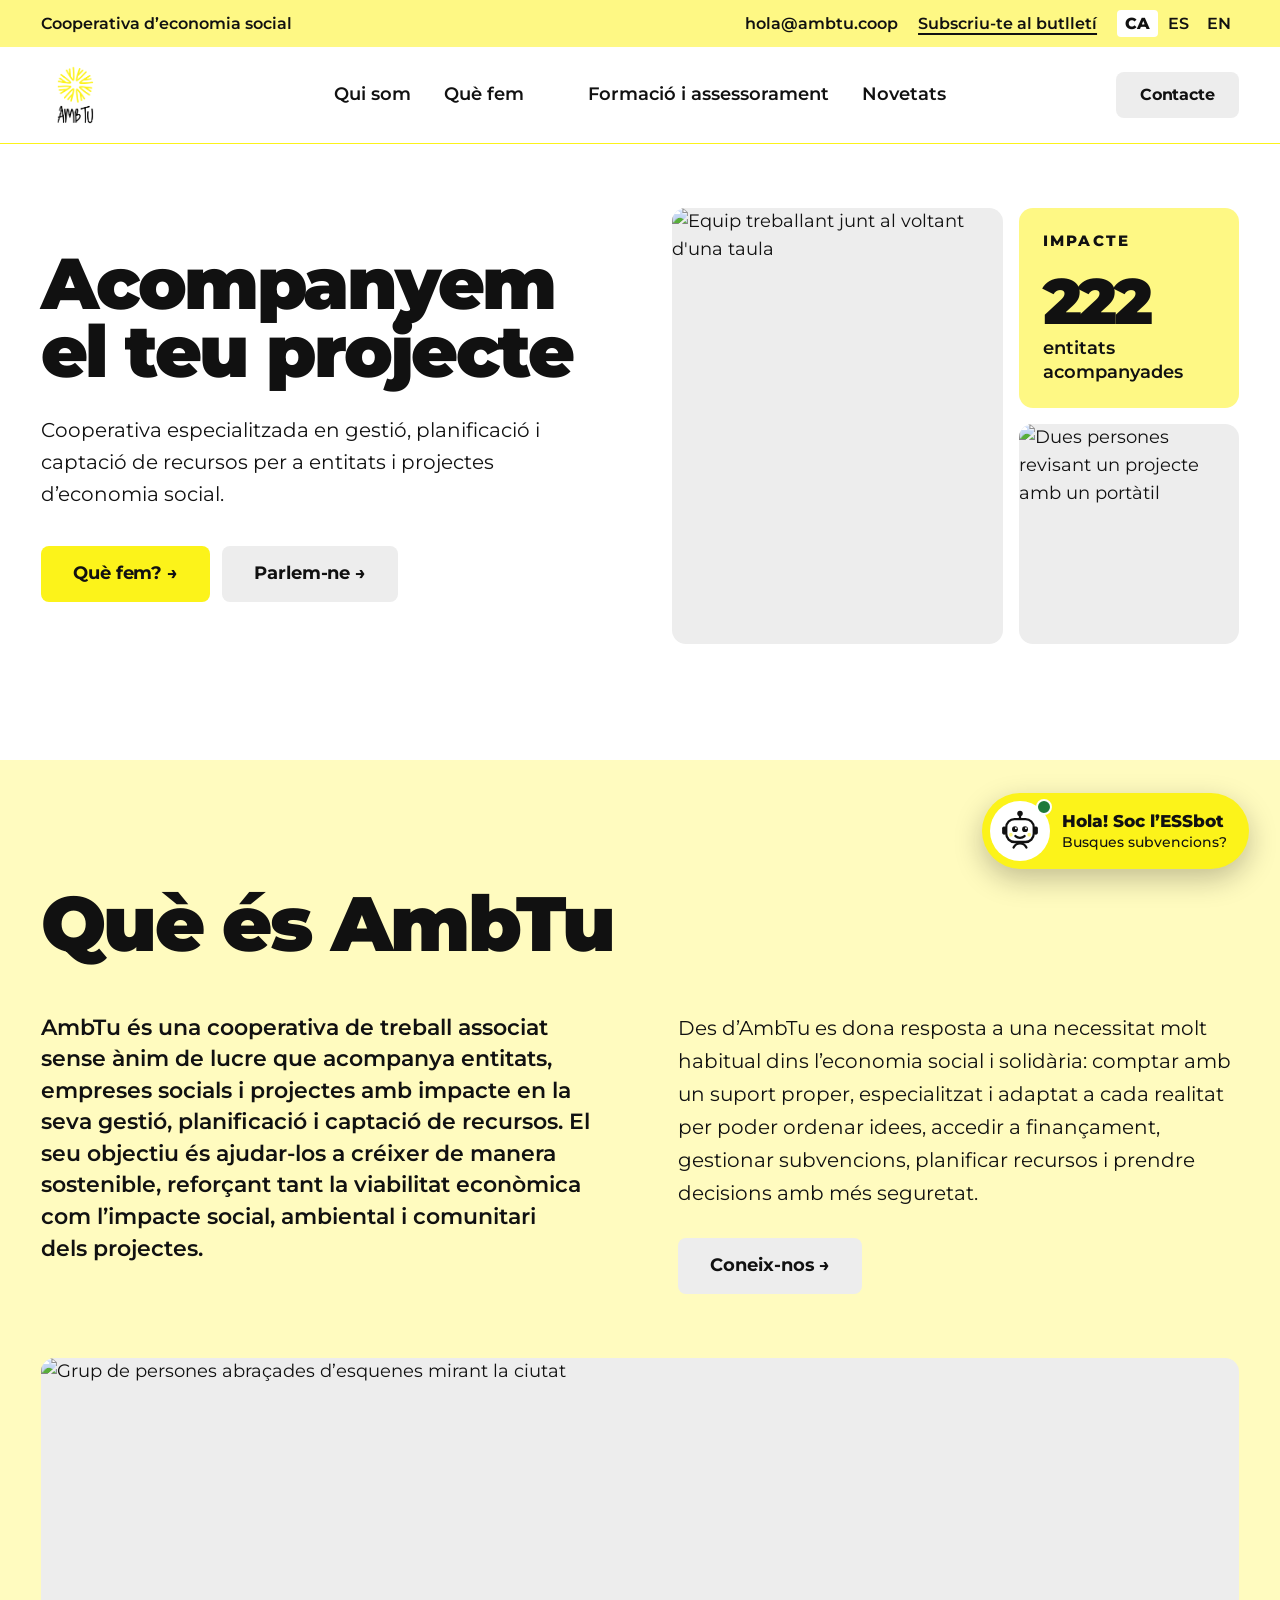
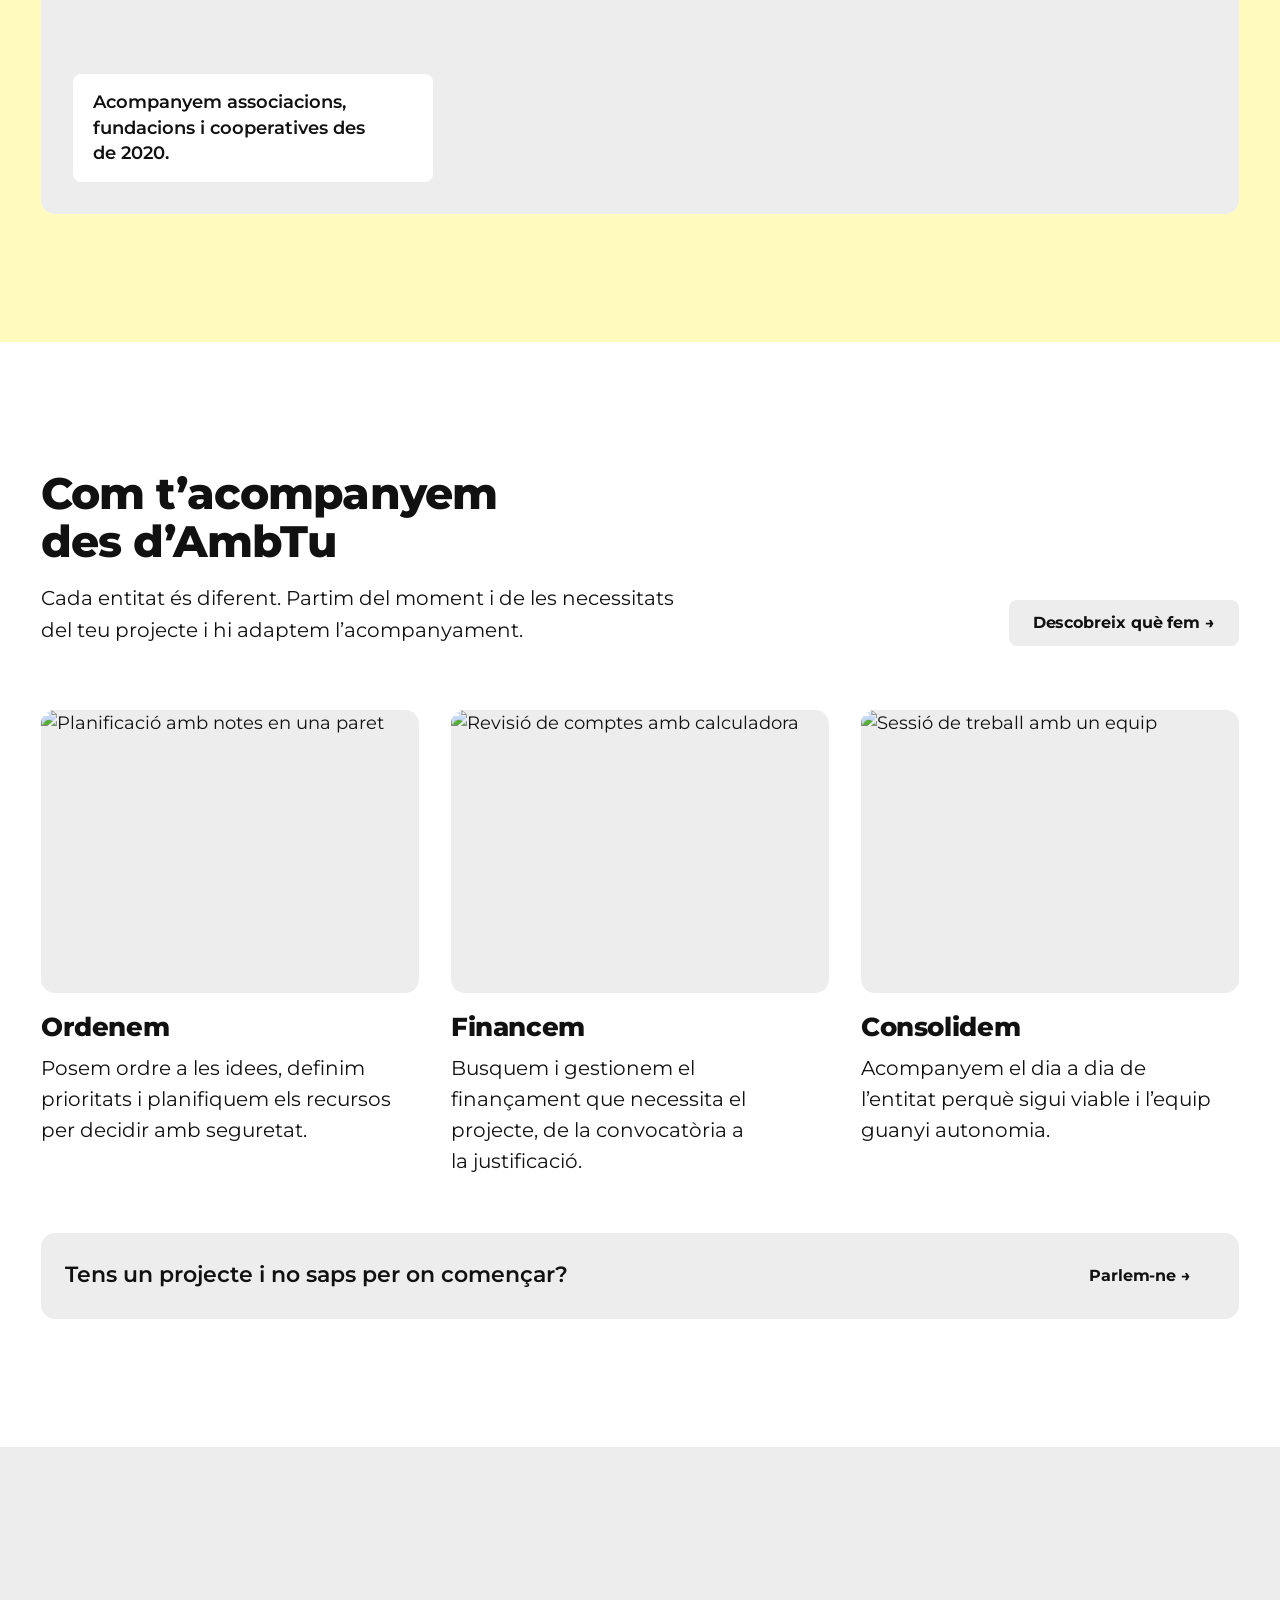
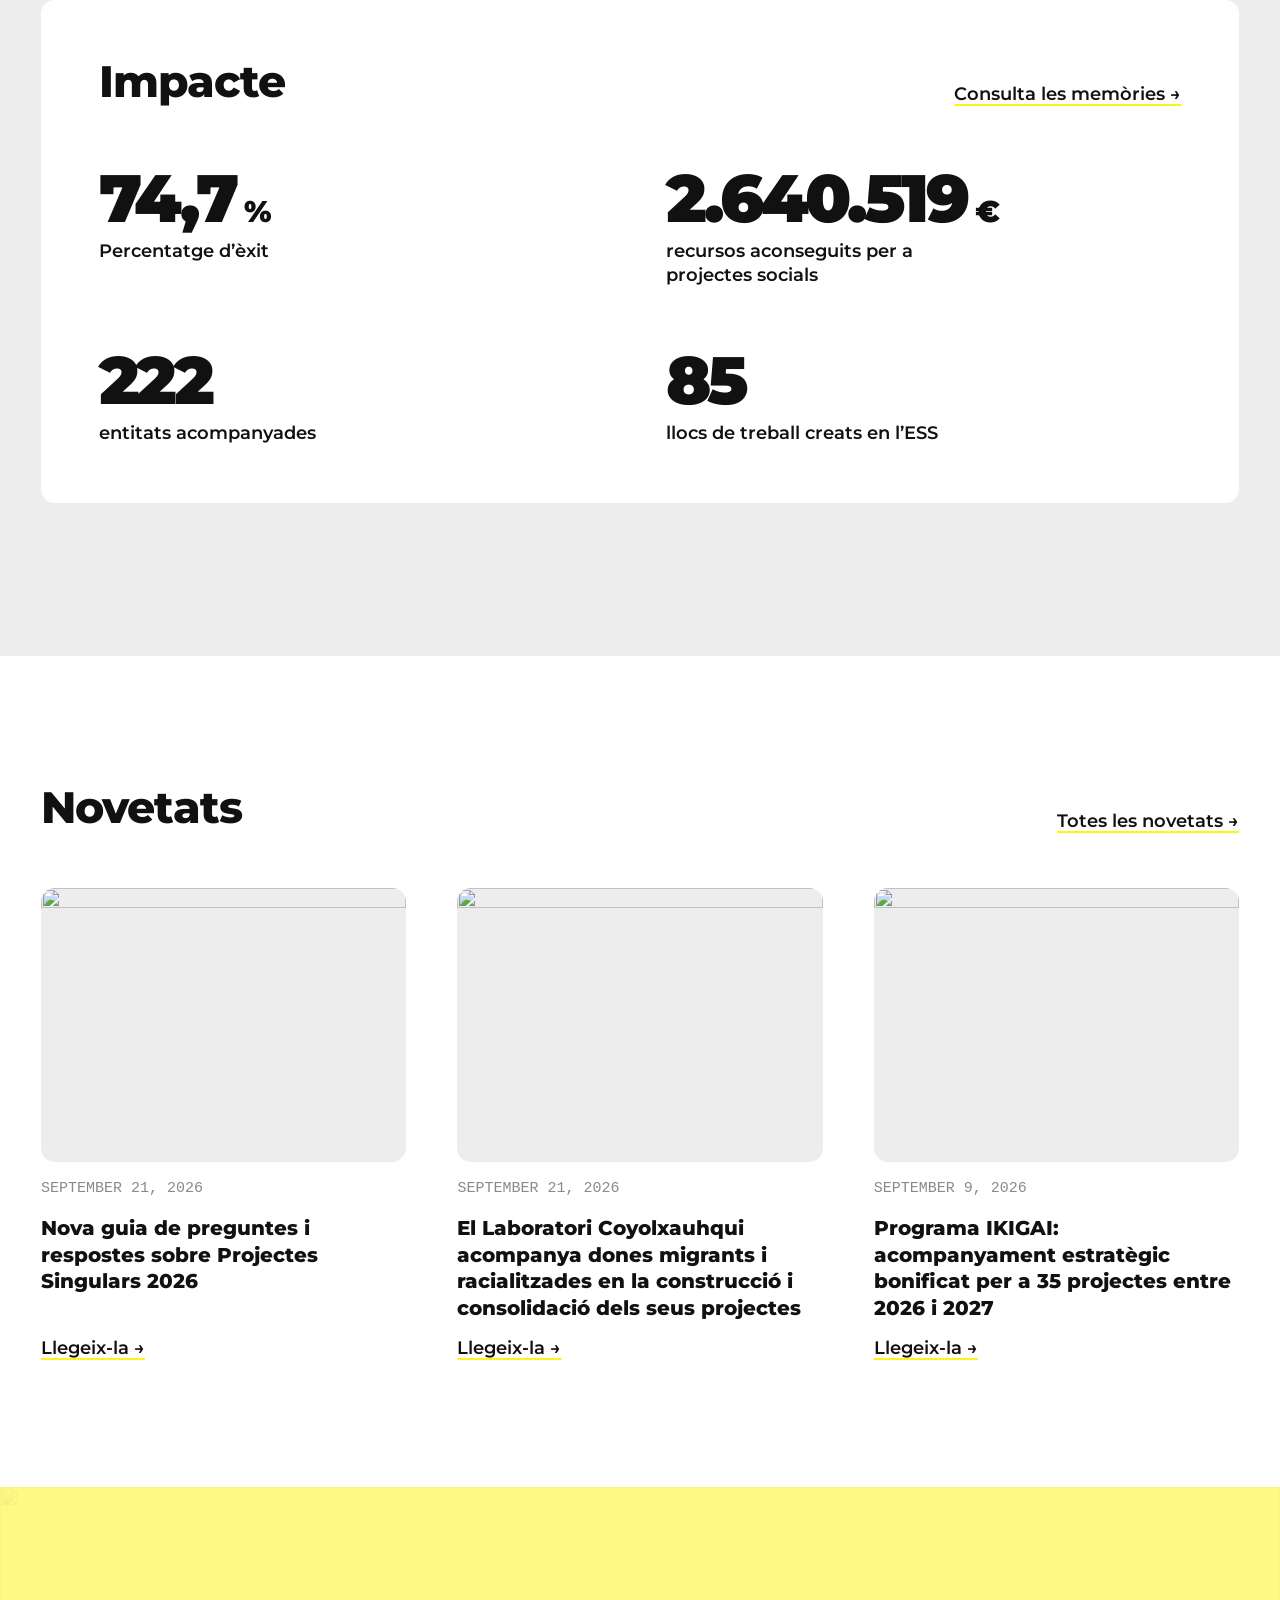
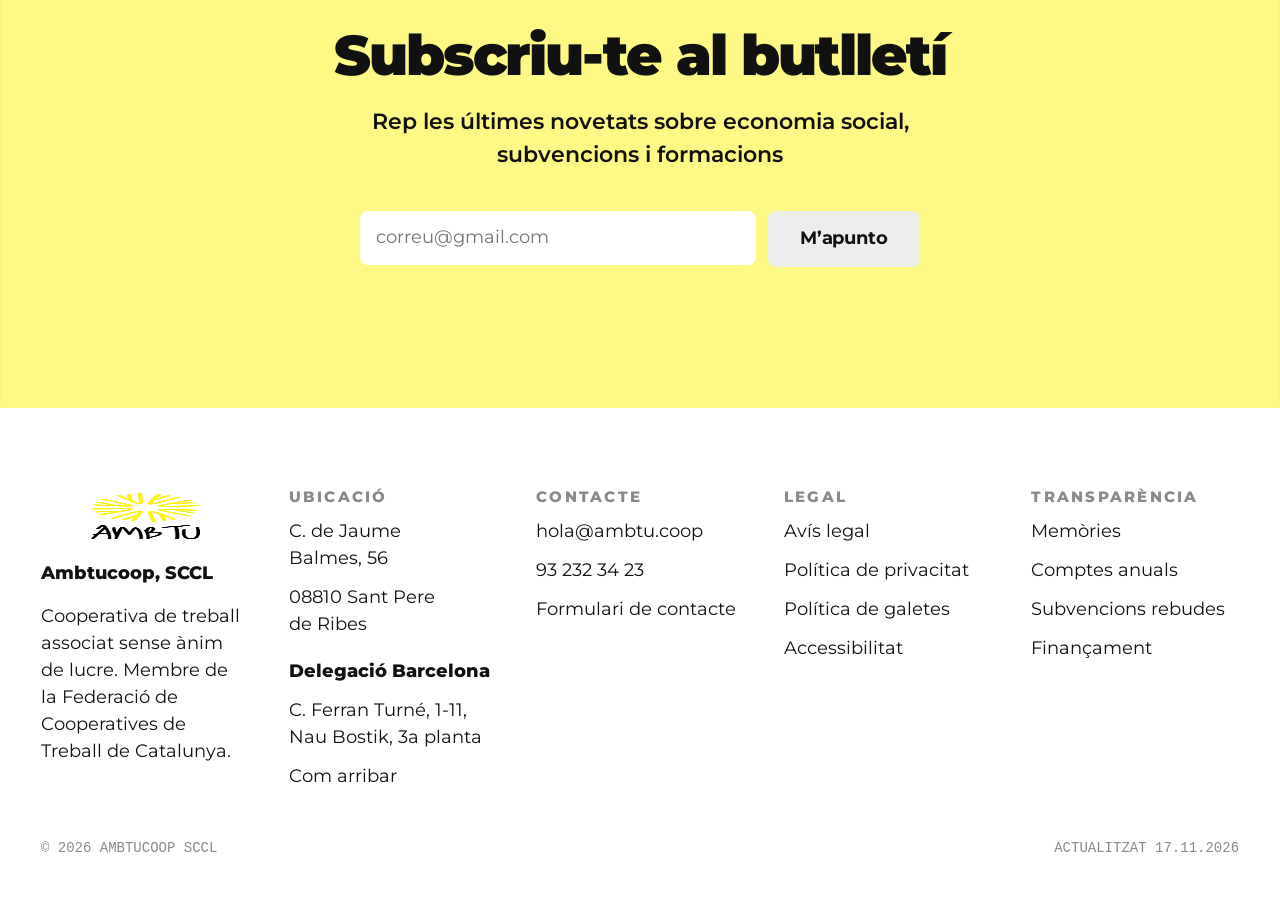
==== commit 5e090075: "Add files via upload" ====
--- a/index.html
+++ b/index.html
@@ -4,27 +4,21 @@
 <meta charset="utf-8">
 <meta name="viewport" content="width=device-width, initial-scale=1">
 <title>Inici · AmbTu</title>
-<link rel="icon" href="assets/logo-original.png">
 <link rel="stylesheet" href="css/ambtu.css">
-<style>
-.scp0:hover { background: rgb(255, 251, 191) !important; }
-.scp1:focus { outline: rgb(17, 17, 17) solid 2px !important; outline-offset: 3px !important; }
-.scp2:hover { background: rgb(254, 248, 132) !important; }
-</style>
 </head>
 <body>
-<div id="site"><div><div style="min-height: 100vh; background: var(--white);">
+<div id="dc-root"><div class="sc-host" data-sc-name="Inici AmbTu"><div style="min-height: 100vh; background: var(--white);">
 
   <div style="background: var(--yellow-mid);">
-    <div style="max-width: 1440px; margin: 0px auto; box-sizing: border-box; padding: 10px clamp(16px, 3.2vw, 48px); display: flex; justify-content: space-between; align-items: center; gap: 12px 24px; flex-wrap: wrap; font: 600 13px/1.2 var(--font-core);">
+    <div style="max-width: 1440px; margin: 0px auto; box-sizing: border-box; padding: 10px clamp(16px, 3.2vw, 48px); display: flex; justify-content: space-between; align-items: center; gap: 12px 24px; flex-wrap: wrap; font: 600 16px/1.2 var(--font-core);">
       <span style="white-space: nowrap;">Cooperativa d’economia social</span>
       <div style="display: flex; gap: 20px; flex-wrap: wrap; align-items: center;">
         <a href="mailto:hola@ambtu.coop" style="text-decoration-color: transparent;">hola@ambtu.coop</a>
         <a href="index.html#butlleti" style="text-decoration-color: rgb(17, 17, 17); white-space: nowrap;">Subscriu-te al butlletí</a>
         <div role="group" aria-label="Idioma" style="display: flex; gap: 2px; align-items: center;">
           <a href="#" aria-current="true" style="text-decoration: none; padding: 4px 8px; border-radius: 4px; background: var(--white); font-weight: 800;">CA</a>
-          <a href="#" lang="es" class="scp0" style="text-decoration: none; padding: 4px 8px; border-radius: 4px; background: transparent;">ES</a>
-          <a href="#" lang="en" class="scp0" style="text-decoration: none; padding: 4px 8px; border-radius: 4px; background: transparent;">EN</a>
+          <a href="#" lang="es" class="h0" style="text-decoration: none; padding: 4px 8px; border-radius: 4px; background: transparent;">ES</a>
+          <a href="#" lang="en" class="h0" style="text-decoration: none; padding: 4px 8px; border-radius: 4px; background: transparent;">EN</a>
         </div>
       </div>
     </div>
@@ -33,26 +27,26 @@
     <div style="max-width: 1440px; margin: 0px auto; box-sizing: border-box; padding: 14px clamp(16px, 3.2vw, 48px); display: flex; align-items: center; gap: 24px;">
       <div style="flex: 1 1 0px; display: flex;">
         <a href="index.html" aria-label="AmbTu, inici" style="display: flex; text-decoration: none; background: none;">
-          <div style="display: contents;"><img src="assets/logo-original.png" alt="AmbTu" style="height: 52px; width: auto; display: block;"></div>
+          <div class="sc-host-x" style="display: contents;"><img src="assets/logo-original.png" alt="AmbTu" style="height: 68px; width: auto; display: block;"></div>
         </a>
       </div>
       
-      <nav aria-label="Principal" style="flex: 0 0 auto; display: flex; align-items: center; gap: clamp(18px, 2.6vw, 36px); white-space: nowrap; font: 600 16px/1.2 var(--font-core);">
+      <nav aria-label="Principal" style="flex: 0 0 auto; display: flex; align-items: center; gap: clamp(18px, 2.6vw, 36px); white-space: nowrap; font: 600 18px/1.2 var(--font-core);">
         <a href="qui-som.html" style="text-decoration-color: transparent;">Qui som</a>
         <div style="position: relative; display: flex; align-items: center; gap: 2px;">
           <a href="que-fem.html" style="text-decoration-color: transparent;">Què fem</a>
-          <button type="button" aria-expanded="false" aria-haspopup="true" aria-label="Obre el submenú de Què fem" class="scp0 scp1" style="color-scheme: unset; forced-color-adjust: unset; math-depth: unset; position: unset; position-anchor: unset; text-size-adjust: unset; appearance: unset; color: unset; font: unset; font-palette: unset; font-synthesis: unset; position-area: unset; text-orientation: unset; text-rendering: unset; text-spacing-trim: unset; -webkit-font-smoothing: unset; -webkit-locale: unset; -webkit-text-orientation: unset; -webkit-writing-mode: unset; writing-mode: unset; zoom: unset; accent-color: unset; align-content: unset; place-self: unset; alignment-baseline: unset; anchor-name: unset; anchor-scope: unset; animation-composition: unset; animation: unset; animation-trigger: unset; app-region: unset; aspect-ratio: unset; backdrop-filter: unset; backface-visibility: unset; background: unset; background-blend-mode: unset; baseline-shift: unset; baseline-source: unset; block-size: unset; border-block: unset; border: unset; border-collapse: unset; border-end-end-radius: unset; border-end-start-radius: unset; border-inline: unset; border-shape: unset; border-start-end-radius: unset; border-start-start-radius: unset; inset: unset; box-decoration-break: unset; box-shadow: unset; box-sizing: unset; break-after: unset; break-before: unset; break-inside: unset; buffered-rendering: unset; caption-side: unset; caret-animation: unset; caret-color: unset; caret-shape: unset; clear: unset; clip: unset; clip-path: unset; clip-rule: unset; color-interpolation: unset; color-interpolation-filters: unset; color-rendering: unset; columns: unset; column-fill: unset; gap: unset; rule-break: unset; rule: unset; rule-inset: unset; rule-visibility-items: unset; column-span: unset; contain: unset; contain-intrinsic-block-size: unset; contain-intrinsic-size: unset; contain-intrinsic-inline-size: unset; container: unset; content: unset; content-visibility: unset; corner-shape: unset; corner-block-end-shape: unset; corner-block-start-shape: unset; counter-increment: unset; counter-reset: unset; counter-set: unset; cx: unset; cy: unset; d: unset; dominant-baseline: unset; dynamic-range-limit: unset; empty-cells: unset; field-sizing: unset; fill: unset; fill-opacity: unset; fill-rule: unset; filter: unset; flex: unset; flex-flow: unset; flex-line-count: unset; float: unset; flood-color: unset; flood-opacity: unset; frame-sizing: unset; grid: unset; grid-area: unset; hyphenate-character: unset; hyphenate-limit-chars: unset; hyphens: unset; image-orientation: unset; image-rendering: unset; initial-letter: unset; inline-size: unset; inset-block: unset; inset-inline: unset; interactivity: unset; interest-delay: unset; interpolate-size: unset; isolation: unset; justify-items: unset; letter-spacing: unset; lighting-color: unset; line-break: unset; list-style: unset; margin-block: unset; margin: unset; margin-inline: unset; margin-trim: unset; marker: unset; mask: unset; mask-type: unset; math-shift: unset; math-style: unset; max-block-size: unset; max-height: unset; max-inline-size: unset; max-width: unset; min-block-size: unset; min-height: unset; min-inline-size: unset; min-width: unset; mix-blend-mode: unset; object-fit: unset; object-position: unset; object-view-box: unset; offset: unset; opacity: unset; order: unset; orphans: unset; outline: unset; outline-offset: unset; overflow-anchor: unset; overflow-block: unset; overflow-clip-margin: unset; overflow-inline: unset; overflow-wrap: unset; overflow: unset; overlay: unset; overscroll-behavior-block: unset; overscroll-behavior-inline: unset; overscroll-behavior: unset; padding-block: unset; padding: unset; padding-inline: unset; page: unset; page-margin-safety: unset; page-orientation: unset; paint-order: unset; perspective: unset; perspective-origin: unset; pointer-events: unset; position-try: unset; position-visibility: unset; print-color-adjust: unset; quotes: unset; r: unset; reading-flow: unset; reading-order: unset; resize: unset; rotate: unset; ruby-align: unset; ruby-overhang: unset; ruby-position: unset; rule-overlap: unset; rx: unset; ry: unset; scale: unset; scroll-axis-lock: unset; scroll-behavior: unset; scroll-initial-target: unset; scroll-margin-block: unset; scroll-margin: unset; scroll-margin-inline: unset; scroll-marker-group: unset; scroll-padding-block: unset; scroll-padding: unset; scroll-padding-inline: unset; scroll-snap-align: unset; scroll-snap-stop: unset; scroll-snap-type: unset; scroll-target-group: unset; scroll-timeline: unset; scrollbar-color: unset; scrollbar-gutter: unset; scrollbar-width: unset; shape-image-threshold: unset; shape-margin: unset; shape-outside: unset; shape-rendering: unset; size: unset; speak: unset; stop-color: unset; stop-opacity: unset; stroke: unset; stroke-dasharray: unset; stroke-dashoffset: unset; stroke-linecap: unset; stroke-linejoin: unset; stroke-miterlimit: unset; stroke-opacity: unset; stroke-width: unset; tab-size: unset; table-layout: unset; text-align: unset; text-align-last: unset; text-anchor: unset; text-autospace: unset; text-box: unset; text-combine-upright: unset; text-decoration: unset; text-decoration-inset: unset; text-decoration-skip-ink: unset; text-emphasis: unset; text-emphasis-position: unset; text-fit: unset; text-indent: unset; text-justify: unset; text-overflow: unset; text-shadow: unset; text-transform: unset; text-underline-offset: unset; text-underline-position: unset; text-wrap: unset; timeline-scope: unset; timeline-trigger: unset; touch-action: unset; transform: unset; transform-box: unset; transform-origin: unset; transform-style: unset; transition: unset; translate: unset; trigger-scope: unset; user-select: unset; vector-effect: unset; vertical-align: unset; view-timeline: unset; view-transition-class: unset; view-transition-group: unset; view-transition-name: unset; view-transition-scope: unset; visibility: unset; border-spacing: unset; -webkit-box-align: unset; -webkit-box-decoration-break: unset; -webkit-box-direction: unset; -webkit-box-flex: unset; -webkit-box-ordinal-group: unset; -webkit-box-orient: unset; -webkit-box-pack: unset; -webkit-box-reflect: unset; -webkit-line-break: unset; -webkit-line-clamp: unset; -webkit-mask-box-image: unset; -webkit-rtl-ordering: unset; -webkit-ruby-position: unset; -webkit-tap-highlight-color: unset; -webkit-text-combine: unset; -webkit-text-decorations-in-effect: unset; -webkit-text-fill-color: unset; -webkit-text-security: unset; -webkit-text-stroke: unset; -webkit-user-drag: unset; white-space-collapse: unset; widows: unset; will-change: unset; window-drag: unset; word-break: unset; word-spacing: unset; x: unset; y: unset; z-index: unset; cursor: pointer; display: flex; align-items: center; justify-content: center; width: 28px; height: 28px; border-radius: 4px;">
-            <div style="display: contents;"><span role="img" aria-label="chevron-down" data-stroke="2" style="display: inline-block; width: 16px; height: 16px; flex: 0 0 auto; background: var(--black); mask-image: url(&quot;https://unpkg.com/lucide-static@0.428.0/icons/chevron-down.svg&quot;); mask-repeat: no-repeat; mask-size: contain; mask-position: center center;"></span></div>
+          <button type="button" aria-expanded="false" aria-haspopup="true" aria-label="Obre el submenú de Què fem" class="h0 h1" style="all: unset; cursor: pointer; display: flex; align-items: center; justify-content: center; width: 28px; height: 28px; border-radius: 4px;">
+            <div class="sc-host-x" style="display: contents;"><span role="img" aria-label="chevron-down" data-stroke="2" style="display: inline-block; width: 16px; height: 16px; flex: 0 0 auto; background: var(--black); mask-image: url(&quot;assets/icons/chevron-down.svg&quot;); mask-repeat: no-repeat; mask-size: contain; mask-position: center center;"></span></div>
           </button>
           
         </div>
-        <a href="formacio.html" style="text-decoration-color: transparent;">Formació</a>
+        <a href="formacio.html" style="text-decoration-color: transparent;">Formació i assessorament</a>
         <a href="novetats.html" style="text-decoration-color: transparent;">Novetats</a>
       </nav>
       
       <div style="flex: 1 1 0px; display: flex; justify-content: flex-end; align-items: center; gap: 12px;">
         
-          <div style="flex: 0 0 auto; white-space: nowrap;"><div style="display: contents;"><a href="contacte.html" style="display: inline-flex; width: auto; align-items: center; justify-content: center; gap: var(--space-2); font: 700 16px/1.1 var(--font-core); letter-spacing: -0.005em; padding: 14px 24px; border: 0px; border-radius: var(--radius-sm); box-shadow: none; background: var(--grey-light); color: var(--text-primary); text-decoration-line: none; text-decoration-style: initial; cursor: pointer; transition: var(--transition-ui);">Contacte</a></div></div>
+          <div style="flex: 0 0 auto; white-space: nowrap;"><div class="sc-host-x" style="display: contents;"><a href="contacte.html" style="display: inline-flex; width: auto; align-items: center; justify-content: center; gap: var(--space-2); font: 700 16px/1.1 var(--font-core); letter-spacing: -0.005em; padding: 14px 24px; border: 0px; border-radius: var(--radius-sm); box-shadow: none; background: var(--grey-light); color: var(--text-primary); text-decoration-line: none; text-decoration-style: initial; cursor: pointer; transition: var(--transition-ui);">Contacte</a></div></div>
         
         
       </div>
@@ -64,22 +58,22 @@
     <div style="max-width: 1440px; margin: 0px auto; box-sizing: border-box; padding: clamp(32px, 5vw, 72px) clamp(16px, 3.2vw, 48px) clamp(80px, 9vw, 128px); display: grid; grid-template-columns: repeat(auto-fit, minmax(min(100%, 380px), 1fr)); gap: clamp(40px, 5vw, 88px); align-items: center;">
       <div style="display: flex; flex-direction: column; gap: 28px; max-width: 560px;">
         <h1 style="margin: 0px; font: 900 clamp(44px, 5.6vw, 76px)/0.95 var(--font-core); letter-spacing: -0.035em; text-wrap: balance;">Acompanyem<br>el teu projecte</h1>
-        <p style="margin: 0px; font: 400 18px/1.6 var(--font-core); max-width: 46ch; text-wrap: pretty;">Cooperativa especialitzada en gestió, planificació i captació de recursos per a entitats i projectes d’economia social.</p>
+        <p style="margin: 0px; font: 400 20px/1.6 var(--font-core); max-width: 46ch; text-wrap: pretty;">Cooperativa especialitzada en gestió, planificació i captació de recursos per a entitats i projectes d’economia social.</p>
         <div style="margin-top: 8px; display: flex; gap: 12px; flex-wrap: wrap;">
-          <div style="flex: 0 0 auto; white-space: nowrap;"><div style="display: contents;"><a href="que-fem.html" style="display: inline-flex; width: auto; align-items: center; justify-content: center; gap: var(--space-2); font: 700 18px/1.1 var(--font-core); letter-spacing: -0.005em; padding: 18px 32px; border: 0px; border-radius: var(--radius-sm); box-shadow: none; background: var(--yellow-signal); color: var(--text-primary); text-decoration-line: none; text-decoration-style: initial; cursor: pointer; transition: var(--transition-ui);">Què fem? →</a></div></div>
-          <div style="flex: 0 0 auto; white-space: nowrap;"><div style="display: contents;"><a href="contacte.html" style="display: inline-flex; width: auto; align-items: center; justify-content: center; gap: var(--space-2); font: 700 18px/1.1 var(--font-core); letter-spacing: -0.005em; padding: 18px 32px; border: 0px; border-radius: var(--radius-sm); box-shadow: none; background: var(--grey-light); color: var(--text-primary); text-decoration-line: none; text-decoration-style: initial; cursor: pointer; transition: var(--transition-ui);">Parlem-ne →</a></div></div>
+          <div style="flex: 0 0 auto; white-space: nowrap;"><div class="sc-host-x" style="display: contents;"><a href="que-fem.html" style="display: inline-flex; width: auto; align-items: center; justify-content: center; gap: var(--space-2); font: 700 18px/1.1 var(--font-core); letter-spacing: -0.005em; padding: 18px 32px; border: 0px; border-radius: var(--radius-sm); box-shadow: none; background: var(--yellow-signal); color: var(--text-primary); text-decoration-line: none; text-decoration-style: initial; cursor: pointer; transition: var(--transition-ui);">Què fem? →</a></div></div>
+          <div style="flex: 0 0 auto; white-space: nowrap;"><div class="sc-host-x" style="display: contents;"><a href="contacte.html" style="display: inline-flex; width: auto; align-items: center; justify-content: center; gap: var(--space-2); font: 700 18px/1.1 var(--font-core); letter-spacing: -0.005em; padding: 18px 32px; border: 0px; border-radius: var(--radius-sm); box-shadow: none; background: var(--grey-light); color: var(--text-primary); text-decoration-line: none; text-decoration-style: initial; cursor: pointer; transition: var(--transition-ui);">Parlem-ne →</a></div></div>
         </div>
       </div>
       <div style="display: grid; grid-template-columns: minmax(0px, 3fr) minmax(0px, 2fr); gap: 16px;">
-        <img src="https://images.unsplash.com/photo-1522071820081-009f0129c71c?auto=format&amp;fit=crop&amp;w=1100&amp;q=75" alt="Equip treballant junt al voltant d'una taula" style="grid-row: span 2; width: 100%; height: 100%; min-height: 420px; object-fit: cover; border-radius: 14px; display: block; background: var(--grey-light);">
+        <img src="assets/fotos/u-1522071820081-009f0129c71c.jpg" alt="Equip treballant junt al voltant d'una taula" style="grid-row: span 2; width: 100%; height: 100%; min-height: 420px; object-fit: cover; border-radius: 14px; display: block; background: var(--grey-light);">
         <div style="background: var(--yellow-mid); border-radius: 14px; padding: 24px; display: flex; flex-direction: column; justify-content: space-between; gap: 24px; min-height: 180px;">
-          <span style="font: 800 12px/1.2 var(--font-core); letter-spacing: 0.15em; text-transform: uppercase;">Impacte</span>
+          <span style="font: 800 15px/1.2 var(--font-core); letter-spacing: 0.15em; text-transform: uppercase;">Impacte</span>
           <div style="display: flex; flex-direction: column; gap: 8px;">
             <span style="font: 900 clamp(48px, 5vw, 72px)/0.86 var(--font-core); letter-spacing: -0.05em;">222</span>
-            <span style="font: 600 15px/1.3 var(--font-core);">entitats acompanyades</span>
+            <span style="font: 600 18px/1.3 var(--font-core);">entitats acompanyades</span>
           </div>
         </div>
-        <img src="https://images.unsplash.com/photo-1531482615713-2afd69097998?auto=format&amp;fit=crop&amp;w=700&amp;q=75" alt="Dues persones revisant un projecte amb un portàtil" style="width: 100%; aspect-ratio: 1 / 1; object-fit: cover; border-radius: 14px; display: block; background: var(--grey-light);">
+        <img src="assets/fotos/u-1531482615713-2afd69097998.jpg" alt="Dues persones revisant un projecte amb un portàtil" style="width: 100%; aspect-ratio: 1 / 1; object-fit: cover; border-radius: 14px; display: block; background: var(--grey-light);">
       </div>
     </div>
   </section>
@@ -90,13 +84,13 @@
       <div style="margin-top: clamp(32px, 4vw, 56px); display: grid; grid-template-columns: repeat(auto-fit, minmax(min(100%, 380px), 1fr)); gap: 32px clamp(40px, 6vw, 96px); align-items: start;">
         <p style="margin: 0px; font: 600 clamp(19px, 1.7vw, 22px)/1.45 var(--font-core); text-wrap: pretty;">AmbTu és una cooperativa de treball associat sense ànim de lucre que acompanya entitats, empreses socials i projectes amb impacte en la seva gestió, planificació i captació de recursos. El seu objectiu és ajudar-los a créixer de manera sostenible, reforçant tant la viabilitat econòmica com l’impacte social, ambiental i comunitari dels projectes.</p>
         <div style="display: flex; flex-direction: column; gap: 28px;">
-          <p style="margin: 0px; font: 400 17px/1.65 var(--font-core); text-wrap: pretty;">Des d’AmbTu es dona resposta a una necessitat molt habitual dins l’economia social i solidària: comptar amb un suport proper, especialitzat i adaptat a cada realitat per poder ordenar idees, accedir a finançament, gestionar subvencions, planificar recursos i prendre decisions amb més seguretat.</p>
-          <div style="display: flex;"><div style="flex: 0 0 auto; white-space: nowrap;"><div style="display: contents;"><a href="qui-som.html" style="display: inline-flex; width: auto; align-items: center; justify-content: center; gap: var(--space-2); font: 700 18px/1.1 var(--font-core); letter-spacing: -0.005em; padding: 18px 32px; border: 0px; border-radius: var(--radius-sm); box-shadow: none; background: var(--grey-light); color: var(--text-primary); text-decoration-line: none; text-decoration-style: initial; cursor: pointer; transition: var(--transition-ui);">Coneix-nos →</a></div></div></div>
+          <p style="margin: 0px; font: 400 20px/1.65 var(--font-core); text-wrap: pretty;">Des d’AmbTu es dona resposta a una necessitat molt habitual dins l’economia social i solidària: comptar amb un suport proper, especialitzat i adaptat a cada realitat per poder ordenar idees, accedir a finançament, gestionar subvencions, planificar recursos i prendre decisions amb més seguretat.</p>
+          <div style="display: flex;"><div style="flex: 0 0 auto; white-space: nowrap;"><div class="sc-host-x" style="display: contents;"><a href="qui-som.html" style="display: inline-flex; width: auto; align-items: center; justify-content: center; gap: var(--space-2); font: 700 18px/1.1 var(--font-core); letter-spacing: -0.005em; padding: 18px 32px; border: 0px; border-radius: var(--radius-sm); box-shadow: none; background: var(--grey-light); color: var(--text-primary); text-decoration-line: none; text-decoration-style: initial; cursor: pointer; transition: var(--transition-ui);">Coneix-nos →</a></div></div></div>
         </div>
       </div>
       <figure style="position: relative; margin: clamp(48px, 5vw, 72px) 0px 0px;">
-        <img src="https://images.unsplash.com/photo-1529156069898-49953e39b3ac?auto=format&amp;fit=crop&amp;w=2000&amp;q=75" alt="Grup de persones abraçades d’esquenes mirant la ciutat" style="width: 100%; aspect-ratio: 21 / 8; min-height: 280px; object-fit: cover; border-radius: 14px; display: block; background: var(--grey-light);">
-        <figcaption style="position: absolute; left: clamp(16px, 2.5vw, 32px); bottom: clamp(16px, 2.5vw, 32px); max-width: min(360px, 100% - 32px); box-sizing: border-box; padding: 16px 20px; border-radius: 8px; background: var(--white); font: 600 15px/1.4 var(--font-core);">Acompanyem associacions, fundacions i cooperatives des de 2020.</figcaption>
+        <img src="assets/fotos/u-1529156069898-49953e39b3ac.jpg" alt="Grup de persones abraçades d’esquenes mirant la ciutat" style="width: 100%; aspect-ratio: 21 / 8; min-height: 280px; object-fit: cover; border-radius: 14px; display: block; background: var(--grey-light);">
+        <figcaption style="position: absolute; left: clamp(16px, 2.5vw, 32px); bottom: clamp(16px, 2.5vw, 32px); max-width: min(360px, 100% - 32px); box-sizing: border-box; padding: 16px 20px; border-radius: 8px; background: var(--white); font: 600 18px/1.4 var(--font-core);">Acompanyem associacions, fundacions i cooperatives des de 2020.</figcaption>
       </figure>
     </div>
   </section>
@@ -105,68 +99,68 @@
       <div style="display: flex; justify-content: space-between; align-items: flex-end; gap: 24px 48px; flex-wrap: wrap;">
         <div style="display: flex; flex-direction: column; gap: 16px; max-width: 640px;">
           <h2 style="margin: 0px; font: 800 clamp(30px, 3.4vw, 44px)/1.1 var(--font-core); letter-spacing: -0.02em; text-wrap: balance;">Com t’acompanyem des d’AmbTu</h2>
-          <p style="margin: 0px; font: 400 17px/1.6 var(--font-core); text-wrap: pretty;">Cada entitat és diferent. Partim del moment i de les necessitats del teu projecte i hi adaptem l’acompanyament.</p>
-        </div>
-        <div style="flex: 0 0 auto; white-space: nowrap;"><div style="display: contents;"><a href="que-fem.html" style="display: inline-flex; width: auto; align-items: center; justify-content: center; gap: var(--space-2); font: 700 16px/1.1 var(--font-core); letter-spacing: -0.005em; padding: 14px 24px; border: 0px; border-radius: var(--radius-sm); box-shadow: none; background: var(--grey-light); color: var(--text-primary); text-decoration-line: none; text-decoration-style: initial; cursor: pointer; transition: var(--transition-ui);">Descobreix què fem →</a></div></div>
+          <p style="margin: 0px; font: 400 20px/1.6 var(--font-core); text-wrap: pretty;">Cada entitat és diferent. Partim del moment i de les necessitats del teu projecte i hi adaptem l’acompanyament.</p>
+        </div>
+        <div style="flex: 0 0 auto; white-space: nowrap;"><div class="sc-host-x" style="display: contents;"><a href="que-fem.html" style="display: inline-flex; width: auto; align-items: center; justify-content: center; gap: var(--space-2); font: 700 16px/1.1 var(--font-core); letter-spacing: -0.005em; padding: 14px 24px; border: 0px; border-radius: var(--radius-sm); box-shadow: none; background: var(--grey-light); color: var(--text-primary); text-decoration-line: none; text-decoration-style: initial; cursor: pointer; transition: var(--transition-ui);">Descobreix què fem →</a></div></div>
       </div>
       <ul style="list-style: none; margin: clamp(48px, 5vw, 64px) 0px 0px; padding: 0px; display: grid; grid-template-columns: repeat(auto-fit, minmax(min(100%, 280px), 1fr)); gap: 40px 32px;">
         <li>
           <a href="que-fem.html" style="text-decoration: none; display: flex; flex-direction: column; gap: 20px; background: transparent;">
-            <img src="https://images.unsplash.com/photo-1542626991-cbc4e32524cc?auto=format&amp;fit=crop&amp;w=900&amp;q=75" alt="Planificació amb notes en una paret" style="width: 100%; aspect-ratio: 4 / 3; object-fit: cover; border-radius: 14px; display: block; background: var(--grey-light);">
+            <img src="assets/fotos/u-1542626991-cbc4e32524cc.jpg" alt="Planificació amb notes en una paret" style="width: 100%; aspect-ratio: 4 / 3; object-fit: cover; border-radius: 14px; display: block; background: var(--grey-light);">
             <span style="display: flex; flex-direction: column; gap: 10px;">
               <span style="font: 800 26px/1.15 var(--font-core); letter-spacing: -0.015em;">Ordenem</span>
-              <span style="font: 400 16px/1.55 var(--font-core); text-wrap: pretty;">Posem ordre a les idees, definim prioritats i planifiquem els recursos per decidir amb seguretat.</span>
+              <span style="font: 400 20px/1.55 var(--font-core); text-wrap: pretty;">Posem ordre a les idees, definim prioritats i planifiquem els recursos per decidir amb seguretat.</span>
             </span>
           </a>
         </li>
         <li>
           <a href="que-fem.html" style="text-decoration: none; display: flex; flex-direction: column; gap: 20px; background: transparent;">
-            <img src="https://images.unsplash.com/photo-1554224154-26032ffc0d07?auto=format&amp;fit=crop&amp;w=900&amp;q=75" alt="Revisió de comptes amb calculadora" style="width: 100%; aspect-ratio: 4 / 3; object-fit: cover; border-radius: 14px; display: block; background: var(--grey-light);">
+            <img src="assets/fotos/u-1554224154-26032ffc0d07.jpg" alt="Revisió de comptes amb calculadora" style="width: 100%; aspect-ratio: 4 / 3; object-fit: cover; border-radius: 14px; display: block; background: var(--grey-light);">
             <span style="display: flex; flex-direction: column; gap: 10px;">
               <span style="font: 800 26px/1.15 var(--font-core); letter-spacing: -0.015em;">Financem</span>
-              <span style="font: 400 16px/1.55 var(--font-core); text-wrap: pretty;">Busquem i gestionem el finançament que necessita el projecte, de la convocatòria a la justificació.</span>
+              <span style="font: 400 20px/1.55 var(--font-core); text-wrap: pretty;">Busquem i gestionem el finançament que necessita el projecte, de la convocatòria a la justificació.</span>
             </span>
           </a>
         </li>
         <li>
           <a href="que-fem.html" style="text-decoration: none; display: flex; flex-direction: column; gap: 20px; background: transparent;">
-            <img src="https://images.unsplash.com/photo-1524178232363-1fb2b075b655?auto=format&amp;fit=crop&amp;w=900&amp;q=75" alt="Sessió de treball amb un equip" style="width: 100%; aspect-ratio: 4 / 3; object-fit: cover; border-radius: 14px; display: block; background: var(--grey-light);">
+            <img src="assets/fotos/u-1524178232363-1fb2b075b655.jpg" alt="Sessió de treball amb un equip" style="width: 100%; aspect-ratio: 4 / 3; object-fit: cover; border-radius: 14px; display: block; background: var(--grey-light);">
             <span style="display: flex; flex-direction: column; gap: 10px;">
               <span style="font: 800 26px/1.15 var(--font-core); letter-spacing: -0.015em;">Consolidem</span>
-              <span style="font: 400 16px/1.55 var(--font-core); text-wrap: pretty;">Acompanyem el dia a dia de l’entitat perquè sigui viable i l’equip guanyi autonomia.</span>
+              <span style="font: 400 20px/1.55 var(--font-core); text-wrap: pretty;">Acompanyem el dia a dia de l’entitat perquè sigui viable i l’equip guanyi autonomia.</span>
             </span>
           </a>
         </li>
       </ul>
       <div style="margin-top: clamp(40px, 5vw, 56px); display: flex; justify-content: space-between; align-items: center; gap: 16px 24px; flex-wrap: wrap; padding: 20px 24px; border-radius: 14px; background: var(--grey-light);">
-        <span style="font: 600 17px/1.4 var(--font-core);">Tens un projecte i no saps per on començar?</span>
-        <div style="flex: 0 0 auto; white-space: nowrap;"><div style="display: contents;"><a href="contacte.html" style="display: inline-flex; width: auto; align-items: center; justify-content: center; gap: var(--space-2); font: 700 16px/1.1 var(--font-core); letter-spacing: -0.005em; padding: 14px 24px; border: 0px; border-radius: var(--radius-sm); box-shadow: none; background: var(--grey-light); color: var(--text-primary); text-decoration-line: none; text-decoration-style: initial; cursor: pointer; transition: var(--transition-ui);">Parlem-ne →</a></div></div>
-      </div>
-    </div>
-  </section>
-  <section id="impacte" data-screen-label="04 Impacte" style="background: var(--grey-light) url('https://images.unsplash.com/photo-1528605248644-14dd04022da1?auto=format&amp;fit=crop&amp;w=2000&amp;q=75') center / cover no-repeat;">
+        <span style="font: 600 22px/1.4 var(--font-core);">Tens un projecte i no saps per on començar?</span>
+        <div style="flex: 0 0 auto; white-space: nowrap;"><div class="sc-host-x" style="display: contents;"><a href="contacte.html" style="display: inline-flex; width: auto; align-items: center; justify-content: center; gap: var(--space-2); font: 700 16px/1.1 var(--font-core); letter-spacing: -0.005em; padding: 14px 24px; border: 0px; border-radius: var(--radius-sm); box-shadow: none; background: var(--grey-light); color: var(--text-primary); text-decoration-line: none; text-decoration-style: initial; cursor: pointer; transition: var(--transition-ui);">Parlem-ne →</a></div></div>
+      </div>
+    </div>
+  </section>
+  <section id="impacte" data-screen-label="04 Impacte" style="background: var(--grey-light) url('assets/fotos/u-1528605248644-14dd04022da1.jpg') center / cover no-repeat;">
     <div style="max-width: 1440px; margin: 0px auto; box-sizing: border-box; padding: clamp(96px, 12vw, 176px) clamp(16px, 3.2vw, 48px);">
       <div style="background: var(--white); border-radius: 14px; padding: clamp(28px, 4.5vw, 64px); display: flex; flex-direction: column; gap: clamp(40px, 5vw, 64px);">
         <div style="display: flex; justify-content: space-between; align-items: flex-end; gap: 16px 24px; flex-wrap: wrap;">
           <h2 style="margin: 0px; font: 800 clamp(30px, 3.4vw, 44px)/1.1 var(--font-core); letter-spacing: -0.02em; text-wrap: balance;">Impacte</h2>
-          <a href="qui-som.html#memories" style="font: 600 15px/1.2 var(--font-core); white-space: nowrap;">Consulta les memòries →</a>
+          <a href="qui-som.html#memories" style="font: 600 18px/1.2 var(--font-core); white-space: nowrap;">Consulta les memòries →</a>
         </div>
         <div style="display: grid; grid-template-columns: repeat(2, minmax(0px, 1fr)); gap: clamp(40px, 5vw, 64px) clamp(32px, 4vw, 64px);">
           <div style="display: flex; flex-direction: column; gap: 12px; min-width: 0px;">
             <span style="font: 900 clamp(48px, 5.2vw, 76px)/0.86 var(--font-core); letter-spacing: -0.05em;">74,7<span style="font-size: 0.45em; letter-spacing: -0.02em;"> %</span></span>
-            <span style="font: 600 16px/1.35 var(--font-core); max-width: 26ch; text-wrap: pretty;">Percentatge d’èxit</span>
+            <span style="font: 600 18px/1.35 var(--font-core); max-width: 26ch; text-wrap: pretty;">Percentatge d’èxit</span>
           </div>
           <div style="display: flex; flex-direction: column; gap: 12px; min-width: 0px;">
             <span style="font: 900 clamp(48px, 5.2vw, 76px)/0.86 var(--font-core); letter-spacing: -0.05em;">2.640.519<span style="font-size: 0.45em; letter-spacing: -0.02em;"> €</span></span>
-            <span style="font: 600 16px/1.35 var(--font-core); max-width: 26ch; text-wrap: pretty;">recursos aconseguits per a projectes socials</span>
+            <span style="font: 600 18px/1.35 var(--font-core); max-width: 26ch; text-wrap: pretty;">recursos aconseguits per a projectes socials</span>
           </div>
           <div style="display: flex; flex-direction: column; gap: 12px; min-width: 0px;">
             <span style="font: 900 clamp(48px, 5.2vw, 76px)/0.86 var(--font-core); letter-spacing: -0.05em;">222</span>
-            <span style="font: 600 16px/1.35 var(--font-core); max-width: 26ch; text-wrap: pretty;">entitats acompanyades</span>
+            <span style="font: 600 18px/1.35 var(--font-core); max-width: 26ch; text-wrap: pretty;">entitats acompanyades</span>
           </div>
           <div style="display: flex; flex-direction: column; gap: 12px; min-width: 0px;">
             <span style="font: 900 clamp(48px, 5.2vw, 76px)/0.86 var(--font-core); letter-spacing: -0.05em;">85</span>
-            <span style="font: 600 16px/1.35 var(--font-core); max-width: 26ch; text-wrap: pretty;">llocs de treball creats en l’ESS</span>
+            <span style="font: 600 18px/1.35 var(--font-core); max-width: 26ch; text-wrap: pretty;">llocs de treball creats en l’ESS</span>
           </div>
         </div>
       </div>
@@ -177,48 +171,48 @@
     <div style="max-width: 1440px; margin: 0px auto; box-sizing: border-box; padding: clamp(88px, 10vw, 144px) clamp(16px, 3.2vw, 48px);">
       <div style="display: flex; justify-content: space-between; align-items: flex-end; gap: 24px; flex-wrap: wrap;">
         <h2 style="margin: 0px; font: 800 clamp(30px, 3.4vw, 44px)/1.1 var(--font-core); letter-spacing: -0.02em;">Novetats</h2>
-        <a href="novetats.html" style="font: 600 15px/1.2 var(--font-core); white-space: nowrap;">Totes les novetats →</a>
+        <a href="novetats.html" style="font: 600 18px/1.2 var(--font-core); white-space: nowrap;">Totes les novetats →</a>
       </div>
       <ul style="list-style: none; margin: clamp(40px, 5vw, 56px) 0px 0px; padding: 0px; display: grid; grid-template-columns: repeat(auto-fit, minmax(min(100%, 280px), 1fr)); gap: 56px clamp(40px, 4vw, 64px);">
         <li style="display: flex;">
           <a href="novetats.html" style="text-decoration: none; display: flex; flex-direction: column; gap: 16px; width: 100%; background: transparent;">
-            <img src="https://images.unsplash.com/photo-1517048676732-d65bc937f952?auto=format&amp;fit=crop&amp;w=900&amp;q=75" alt="" style="width: 100%; aspect-ratio: 4 / 3; object-fit: cover; border-radius: 14px; display: block; background: var(--grey-light);">
-            <span style="font: 400 12px/1.4 var(--font-mono, monospace); color: var(--grey-mid); text-transform: uppercase;">September 21, 2026</span>
+            <img src="assets/fotos/u-1517048676732-d65bc937f952.jpg" alt="" style="width: 100%; aspect-ratio: 4 / 3; object-fit: cover; border-radius: 14px; display: block; background: var(--grey-light);">
+            <span style="font: 400 15px/1.4 var(--font-mono, monospace); color: var(--grey-mid); text-transform: uppercase;">September 21, 2026</span>
             <span style="font: 800 clamp(19px, 1.6vw, 22px)/1.3 var(--font-core); text-wrap: pretty; flex: 1 1 0%;">Nova guia de preguntes i respostes sobre Projectes Singulars 2026</span>
-            <span style="align-self: flex-start; font: 600 15px/1.2 var(--font-core); text-decoration: underline 2px rgb(252, 243, 26); text-underline-offset: 4px;">Llegeix-la →</span>
+            <span style="align-self: flex-start; font: 600 18px/1.2 var(--font-core); text-decoration: underline 2px rgb(252, 243, 26); text-underline-offset: 4px;">Llegeix-la →</span>
           </a>
         </li>
         <li style="display: flex;">
           <a href="novetats.html" style="text-decoration: none; display: flex; flex-direction: column; gap: 16px; width: 100%; background: transparent;">
-            <img src="https://images.unsplash.com/photo-1573164713988-8665fc963095?auto=format&amp;fit=crop&amp;w=900&amp;q=75" alt="" style="width: 100%; aspect-ratio: 4 / 3; object-fit: cover; border-radius: 14px; display: block; background: var(--grey-light);">
-            <span style="font: 400 12px/1.4 var(--font-mono, monospace); color: var(--grey-mid); text-transform: uppercase;">September 21, 2026</span>
+            <img src="assets/fotos/u-1573164713988-8665fc963095.jpg" alt="" style="width: 100%; aspect-ratio: 4 / 3; object-fit: cover; border-radius: 14px; display: block; background: var(--grey-light);">
+            <span style="font: 400 15px/1.4 var(--font-mono, monospace); color: var(--grey-mid); text-transform: uppercase;">September 21, 2026</span>
             <span style="font: 800 clamp(19px, 1.6vw, 22px)/1.3 var(--font-core); text-wrap: pretty; flex: 1 1 0%;">El Laboratori Coyolxauhqui acompanya dones migrants i racialitzades en la construcció i consolidació dels seus projectes</span>
-            <span style="align-self: flex-start; font: 600 15px/1.2 var(--font-core); text-decoration: underline 2px rgb(252, 243, 26); text-underline-offset: 4px;">Llegeix-la →</span>
+            <span style="align-self: flex-start; font: 600 18px/1.2 var(--font-core); text-decoration: underline 2px rgb(252, 243, 26); text-underline-offset: 4px;">Llegeix-la →</span>
           </a>
         </li>
         <li style="display: flex;">
           <a href="novetats.html" style="text-decoration: none; display: flex; flex-direction: column; gap: 16px; width: 100%; background: transparent;">
-            <img src="https://images.unsplash.com/photo-1515187029135-18ee286d815b?auto=format&amp;fit=crop&amp;w=900&amp;q=75" alt="" style="width: 100%; aspect-ratio: 4 / 3; object-fit: cover; border-radius: 14px; display: block; background: var(--grey-light);">
-            <span style="font: 400 12px/1.4 var(--font-mono, monospace); color: var(--grey-mid); text-transform: uppercase;">September 9, 2026</span>
+            <img src="assets/fotos/u-1515187029135-18ee286d815b.jpg" alt="" style="width: 100%; aspect-ratio: 4 / 3; object-fit: cover; border-radius: 14px; display: block; background: var(--grey-light);">
+            <span style="font: 400 15px/1.4 var(--font-mono, monospace); color: var(--grey-mid); text-transform: uppercase;">September 9, 2026</span>
             <span style="font: 800 clamp(19px, 1.6vw, 22px)/1.3 var(--font-core); text-wrap: pretty; flex: 1 1 0%;">Programa IKIGAI: acompanyament estratègic bonificat per a 35 projectes entre 2026 i 2027</span>
-            <span style="align-self: flex-start; font: 600 15px/1.2 var(--font-core); text-decoration: underline 2px rgb(252, 243, 26); text-underline-offset: 4px;">Llegeix-la →</span>
+            <span style="align-self: flex-start; font: 600 18px/1.2 var(--font-core); text-decoration: underline 2px rgb(252, 243, 26); text-underline-offset: 4px;">Llegeix-la →</span>
           </a>
         </li>
       </ul>
     </div>
   </section>
   <section id="butlleti" data-screen-label="Butlletí" style="position: relative; overflow: hidden; background: var(--yellow-mid);">
-    <img src="https://images.unsplash.com/photo-1556761175-b413da4baf72?auto=format&amp;fit=crop&amp;w=2000&amp;q=75" alt="" aria-hidden="true" style="position: absolute; inset: 0px; width: 100%; height: 100%; object-fit: cover; opacity: 0.08; mix-blend-mode: multiply; filter: grayscale(1); pointer-events: none;">
+    <img src="assets/fotos/u-1556761175-b413da4baf72.jpg" alt="" aria-hidden="true" style="position: absolute; inset: 0px; width: 100%; height: 100%; object-fit: cover; opacity: 0.08; mix-blend-mode: multiply; filter: grayscale(1); pointer-events: none;">
     <div style="position: relative; max-width: 1440px; margin: 0px auto; box-sizing: border-box; padding: clamp(96px, 11vw, 160px) clamp(16px, 3.2vw, 48px); display: flex; flex-direction: column; align-items: center; text-align: center; gap: 24px;">
       <h2 style="margin: 0px; font: 900 clamp(36px, 4.4vw, 60px)/0.95 var(--font-core); letter-spacing: -0.035em; text-wrap: balance;">Subscriu-te al butlletí</h2>
-      <p style="margin: 0px; font: 600 18px/1.5 var(--font-core); max-width: 42ch; text-wrap: pretty;">Rep les últimes novetats sobre economia social, subvencions i formacions</p>
+      <p style="margin: 0px; font: 600 22px/1.5 var(--font-core); max-width: 42ch; text-wrap: pretty;">Rep les últimes novetats sobre economia social, subvencions i formacions</p>
       <div style="width: 100%; max-width: 560px; margin-top: 16px; text-align: left;">
         
-          <form style="display: flex; gap: 12px; align-items: flex-start; flex-wrap: wrap;">
+          <form novalidate="" style="display: flex; gap: 12px; align-items: flex-start; flex-wrap: wrap;">
             <div style="flex: 1 1 220px; min-width: 0px;">
-              <div style="display: contents;"><div style="display: flex; flex-direction: column; gap: var(--space-2);"><input id=":r0:" type="email" placeholder="correu@gmail.com" aria-label="Correu electrònic" value="" style="width: 100%; padding: 14px 16px; border: 0px; border-radius: var(--radius-sm); outline-offset: 2px; background: var(--white); color: var(--text-primary); font: var(--weight-body) var(--size-body)/1.4 var(--font-core); resize: vertical;"></div></div>
+              <div class="sc-host-x" style="display: contents;"><div style="display: flex; flex-direction: column; gap: var(--space-2);"><input id=":r1:" type="email" placeholder="correu@gmail.com" aria-label="Correu electrònic" value="" style="width: 100%; padding: 14px 16px; border: 0px; border-radius: var(--radius-sm); outline-offset: 2px; background: var(--white); color: var(--text-primary); font: var(--weight-body) var(--size-body)/1.4 var(--font-core); resize: vertical;"></div></div>
             </div>
-            <div style="flex: 0 0 auto; white-space: nowrap;"><div style="display: contents;"><button type="submit" style="display: inline-flex; width: auto; align-items: center; justify-content: center; gap: var(--space-2); font: 700 18px/1.1 var(--font-core); letter-spacing: -0.005em; padding: 18px 32px; border: 0px; border-radius: var(--radius-sm); box-shadow: none; background: var(--grey-light); color: var(--text-primary); text-decoration-line: none; text-decoration-style: initial; cursor: pointer; transition: var(--transition-ui);">M’apunto</button></div></div>
+            <div style="flex: 0 0 auto; white-space: nowrap;"><div class="sc-host-x" style="display: contents;"><button type="submit" style="display: inline-flex; width: auto; align-items: center; justify-content: center; gap: var(--space-2); font: 700 18px/1.1 var(--font-core); letter-spacing: -0.005em; padding: 18px 32px; border: 0px; border-radius: var(--radius-sm); box-shadow: none; background: var(--grey-light); color: var(--text-primary); text-decoration-line: none; text-decoration-style: initial; cursor: pointer; transition: var(--transition-ui);">M’apunto</button></div></div>
           </form>
         
         
@@ -228,34 +222,34 @@
 
   <footer style="background: var(--white);">
     <div style="max-width: 1440px; margin: 0px auto; box-sizing: border-box; padding: 80px clamp(16px, 3.2vw, 48px) 48px; display: grid; grid-template-columns: repeat(auto-fit, minmax(min(100%, 190px), 1fr)); gap: 40px;">
-        <div style="display: flex; flex-direction: column; gap: 16px; font: 400 14px/1.5 var(--font-core);">
-          <div style="display: contents;"><img src="assets/logo-original.png" alt="AmbTu" style="height: 44px; width: auto; display: block;"></div>
+        <div style="display: flex; flex-direction: column; gap: 16px; font: 400 18px/1.5 var(--font-core);">
+          <div class="sc-host-x" style="display: contents;"><img src="assets/logo-original.png" alt="AmbTu" style="height: 56px; width: auto; display: block;"></div>
           <span style="font-weight: 800;">Ambtucoop, SCCL</span>
           <span>Cooperativa de treball associat sense ànim de lucre. Membre de la Federació de Cooperatives de Treball de Catalunya.</span>
         </div>
-        <div style="display: flex; flex-direction: column; gap: 12px; font: 400 14px/1.5 var(--font-core);">
-          <span style="font: 800 12px/1.2 var(--font-core); letter-spacing: 0.15em; text-transform: uppercase; color: var(--grey-mid);">Ubicació</span>
+        <div style="display: flex; flex-direction: column; gap: 12px; font: 400 18px/1.5 var(--font-core);">
+          <span style="font: 800 15px/1.2 var(--font-core); letter-spacing: 0.15em; text-transform: uppercase; color: var(--grey-mid);">Ubicació</span>
           <span>C. de Jaume Balmes, 56</span>
           <span>08810 Sant Pere de Ribes</span>
           <span style="margin-top: 8px; font-weight: 800;">Delegació Barcelona</span>
           <span>C. Ferran Turné, 1-11, Nau Bostik, 3a planta</span>
           <a href="contacte.html#ubicacio" style="text-decoration-color: transparent; align-self: flex-start;">Com arribar</a>
         </div>
-        <div style="display: flex; flex-direction: column; gap: 12px; font: 400 14px/1.5 var(--font-core);">
-          <span style="font: 800 12px/1.2 var(--font-core); letter-spacing: 0.15em; text-transform: uppercase; color: var(--grey-mid);">Contacte</span>
+        <div style="display: flex; flex-direction: column; gap: 12px; font: 400 18px/1.5 var(--font-core);">
+          <span style="font: 800 15px/1.2 var(--font-core); letter-spacing: 0.15em; text-transform: uppercase; color: var(--grey-mid);">Contacte</span>
           <a href="mailto:hola@ambtu.coop" style="text-decoration-color: transparent; align-self: flex-start;">hola@ambtu.coop</a>
           <span>93 232 34 23</span>
           <a href="contacte.html" style="text-decoration-color: transparent; align-self: flex-start;">Formulari de contacte</a>
         </div>
-        <div style="display: flex; flex-direction: column; gap: 12px; font: 400 14px/1.5 var(--font-core);">
-          <span style="font: 800 12px/1.2 var(--font-core); letter-spacing: 0.15em; text-transform: uppercase; color: var(--grey-mid);">Legal</span>
+        <div style="display: flex; flex-direction: column; gap: 12px; font: 400 18px/1.5 var(--font-core);">
+          <span style="font: 800 15px/1.2 var(--font-core); letter-spacing: 0.15em; text-transform: uppercase; color: var(--grey-mid);">Legal</span>
           <a href="#" style="text-decoration-color: transparent; align-self: flex-start;">Avís legal</a>
           <a href="#" style="text-decoration-color: transparent; align-self: flex-start;">Política de privacitat</a>
           <a href="#" style="text-decoration-color: transparent; align-self: flex-start;">Política de galetes</a>
           <a href="#" style="text-decoration-color: transparent; align-self: flex-start;">Accessibilitat</a>
         </div>
-        <div style="display: flex; flex-direction: column; gap: 12px; font: 400 14px/1.5 var(--font-core);">
-          <span style="font: 800 12px/1.2 var(--font-core); letter-spacing: 0.15em; text-transform: uppercase; color: var(--grey-mid);">Transparència</span>
+        <div style="display: flex; flex-direction: column; gap: 12px; font: 400 18px/1.5 var(--font-core);">
+          <span style="font: 800 15px/1.2 var(--font-core); letter-spacing: 0.15em; text-transform: uppercase; color: var(--grey-mid);">Transparència</span>
           <a href="qui-som.html#memories" style="text-decoration-color: transparent; align-self: flex-start;">Memòries</a>
           <a href="#" style="text-decoration-color: transparent; align-self: flex-start;">Comptes anuals</a>
           <a href="#" style="text-decoration-color: transparent; align-self: flex-start;">Subvencions rebudes</a>
@@ -263,10 +257,168 @@
         </div>
     </div>
     <div style="max-width: 1440px; margin: 0px auto; box-sizing: border-box; padding: 0px clamp(16px, 3.2vw, 48px) 40px; display: flex; justify-content: space-between; gap: 24px; flex-wrap: wrap;">
-      <span style="font: 400 12px/1.5 var(--font-mono, monospace); color: var(--grey-mid);">© 2026 AMBTUCOOP SCCL</span>
-      <span style="font: 400 12px/1.5 var(--font-mono, monospace); color: var(--grey-mid);">ACTUALITZAT 17.11.2026</span>
-    </div>
-  </footer></div></div></div>
+      <span style="font: 400 14px/1.5 var(--font-mono, monospace); color: var(--grey-mid);">© 2026 AMBTUCOOP SCCL</span>
+      <span style="font: 400 14px/1.5 var(--font-mono, monospace); color: var(--grey-mid);">ACTUALITZAT 17.11.2026</span>
+    </div>
+  </footer>
+
+  
+    <button type="button" aria-expanded="false" aria-label="Obre el xat amb l’ESSbot" class="h3 h4" style="all: unset; box-sizing: border-box; position: fixed; right: clamp(16px, 2.4vw, 32px); bottom: clamp(16px, 2.4vw, 32px); z-index: 60; display: flex; align-items: center; gap: 12px; padding: 8px 22px 8px 8px; border-radius: 999px; background: rgb(252, 243, 26); cursor: pointer; box-shadow: rgba(17, 17, 17, 0.25) 0px 10px 28px; transition: transform 180ms cubic-bezier(0.25, 0.8, 0.25, 1), box-shadow 180ms cubic-bezier(0.25, 0.8, 0.25, 1);">
+      <span style="position: relative; flex: 0 0 auto; width: 60px; height: 60px; border-radius: 50%; background: rgb(255, 255, 255); display: flex; align-items: center; justify-content: center;">
+        <span aria-hidden="true" style="position: absolute; inset: -6px; border-radius: 50%; border: 3px solid rgb(255, 255, 255); opacity: 0; animation: 2.4s ease-out 0s infinite normal none running ambtuPulse;"></span>
+        <span style="display: flex; animation: 3s ease-in-out 0s infinite normal none running ambtuBob;"><svg width="44" height="44" viewBox="0 0 48 48" fill="none" aria-hidden="true"><line x1="24" y1="5" x2="24" y2="11" stroke="#111111" stroke-width="2.5" stroke-linecap="round"></line><circle cx="24" cy="5" r="3" fill="#111111"></circle><rect x="9" y="11" width="30" height="25" rx="9" fill="#FFFFFF" stroke="#111111" stroke-width="2.5"></rect><rect x="4.5" y="19" width="4.5" height="9" rx="2" fill="#111111"></rect><rect x="39" y="19" width="4.5" height="9" rx="2" fill="#111111"></rect><circle cx="18.5" cy="22" r="3.2" fill="#111111"></circle><circle cx="29.5" cy="22" r="3.2" fill="#111111"></circle><circle cx="19.5" cy="21" r="1" fill="#FFFFFF"></circle><circle cx="30.5" cy="21" r="1" fill="#FFFFFF"></circle><circle cx="14" cy="28" r="2" fill="#FEF884"></circle><circle cx="34" cy="28" r="2" fill="#FEF884"></circle><path d="M19 29.5c2.8 2.6 7.2 2.6 10 0" stroke="#111111" stroke-width="2.5" stroke-linecap="round"></path><path d="M17 42c1.5-3 4-4.5 7-4.5s5.5 1.5 7 4.5" stroke="#111111" stroke-width="2.5" stroke-linecap="round"></path></svg></span>
+        <span aria-hidden="true" style="position: absolute; top: -2px; right: -2px; width: 16px; height: 16px; border-radius: 50%; background: rgb(31, 122, 58); border: 2.5px solid rgb(255, 255, 255);"></span>
+      </span>
+      <span style="display: flex; flex-direction: column; gap: 2px; text-align: left;">
+        <strong style="font: 800 17px/1.15 var(--font-core); color: rgb(17, 17, 17);">Hola! Soc l’ESSbot</strong>
+        <span style="font: 500 14px/1.2 var(--font-core); color: rgb(17, 17, 17);">Busques subvencions?</span>
+      </span>
+    </button>
+  
+  
+  
+
+  
+    
+  </div></div></div>
+
+
+
+<template id="tpl-dropdown"><div style="position: absolute; top: 100%; left: -20px; padding-top: 14px; z-index: 30;">
+              <div style="background: var(--yellow-pale); border-radius: 14px; padding: 10px; width: 260px; display: flex; flex-direction: column; gap: 2px;">
+                <a href="que-fem.html#serveis" class="h2" style="text-decoration: none; padding: 12px 14px; border-radius: 8px; font: 600 18px/1.3 var(--font-core); background: transparent;">Com t’acompanyem</a>
+                <a href="que-fem.html#com" class="h2" style="text-decoration: none; padding: 12px 14px; border-radius: 8px; font: 600 18px/1.3 var(--font-core); background: transparent;">Com treballem</a>
+                <a href="projectes-propis.html" class="h2" style="text-decoration: none; padding: 12px 14px; border-radius: 8px; font: 800 18px/1.3 var(--font-core); background: transparent;">Projectes propis</a>
+              </div>
+            </div></template>
+<template id="tpl-burger"><button type="button" aria-expanded="false" aria-label="Menú" class="h0 h1" style="all: unset; cursor: pointer; display: flex; align-items: center; gap: 10px; padding: 12px 16px; border-radius: 8px; background: var(--grey-light); font: 600 18px/1.2 var(--font-core);"><span>Menú</span>
+            <div class="sc-host-x" style="display: contents;"><span role="img" aria-label="menu" data-stroke="2" style="display: inline-block; width: 20px; height: 20px; flex: 0 0 auto; background: var(--black); mask-image: url(&quot;assets/icons/menu.svg&quot;); mask-repeat: no-repeat; mask-size: contain; mask-position: center center;"></span></div>
+          </button></template>
+<template id="tpl-mobile"><div style="background: var(--yellow-pale); max-height: calc(-90px + 100vh); overflow-y: auto;">
+        <div style="max-width: 1440px; margin: 0px auto; box-sizing: border-box; padding: 16px clamp(16px, 3.2vw, 48px) 28px; display: flex; flex-direction: column; gap: 2px;">
+          <a href="qui-som.html" class="h2" style="text-decoration: none; padding: 14px 12px; border-radius: 8px; font: 700 20px/1.3 var(--font-core); background: transparent;">Qui som</a>
+          <a href="que-fem.html" class="h2" style="text-decoration: none; padding: 14px 12px; border-radius: 8px; font: 700 20px/1.3 var(--font-core); background: transparent;">Què fem</a>
+          <a href="projectes-propis.html" class="h2" style="text-decoration: none; padding: 14px 12px; border-radius: 8px; font: 700 20px/1.3 var(--font-core); background: transparent;">Projectes propis</a>
+          <a href="formacio.html" class="h2" style="text-decoration: none; padding: 14px 12px; border-radius: 8px; font: 700 20px/1.3 var(--font-core); background: transparent;">Formació i assessorament</a>
+          <a href="novetats.html" class="h2" style="text-decoration: none; padding: 14px 12px; border-radius: 8px; font: 700 20px/1.3 var(--font-core); background: transparent;">Novetats</a>
+          <div style="margin-top: 16px;"><div class="sc-host-x" style="display: contents;"><a href="contacte.html" style="display: inline-flex; width: auto; align-items: center; justify-content: center; gap: var(--space-2); font: 700 18px/1.1 var(--font-core); letter-spacing: -0.005em; padding: 18px 32px; border: 0px; border-radius: var(--radius-sm); box-shadow: none; background: var(--yellow-signal); color: var(--text-primary); text-decoration-line: none; text-decoration-style: initial; cursor: pointer; transition: var(--transition-ui);">Contacte</a></div></div>
+        </div>
+      </div></template>
+<template id="tpl-chat"><div role="dialog" aria-label="Xat amb l’ESSbot d’AmbTu" style="position: fixed; right: clamp(16px, 2.4vw, 32px); bottom: calc(80px + clamp(16px, 2.4vw, 32px)); z-index: 61; width: min(460px, -32px + 100vw); height: min(700px, -130px + 100vh); display: flex; flex-direction: column; border-radius: 18px; overflow: hidden; background: rgb(255, 255, 255); box-shadow: rgba(17, 17, 17, 0.25) 0px 16px 48px;">
+      <div style="flex: 0 0 auto; display: flex; align-items: center; gap: 12px; padding: 14px 14px 14px 16px; background: rgb(252, 243, 26);">
+        <span style="flex: 0 0 auto; width: 48px; height: 48px; border-radius: 50%; background: rgb(255, 251, 191); display: flex; align-items: center; justify-content: center;"><svg width="36" height="36" viewBox="0 0 48 48" fill="none" aria-hidden="true"><line x1="24" y1="5" x2="24" y2="11" stroke="#111111" stroke-width="2.5" stroke-linecap="round"></line><circle cx="24" cy="5" r="3" fill="#111111"></circle><rect x="9" y="11" width="30" height="25" rx="9" fill="#FFFFFF" stroke="#111111" stroke-width="2.5"></rect><rect x="4.5" y="19" width="4.5" height="9" rx="2" fill="#111111"></rect><rect x="39" y="19" width="4.5" height="9" rx="2" fill="#111111"></rect><circle cx="18.5" cy="22" r="3.2" fill="#111111"></circle><circle cx="29.5" cy="22" r="3.2" fill="#111111"></circle><circle cx="19.5" cy="21" r="1" fill="#FFFFFF"></circle><circle cx="30.5" cy="21" r="1" fill="#FFFFFF"></circle><circle cx="14" cy="28" r="2" fill="#FEF884"></circle><circle cx="34" cy="28" r="2" fill="#FEF884"></circle><path d="M19 29.5c2.8 2.6 7.2 2.6 10 0" stroke="#111111" stroke-width="2.5" stroke-linecap="round"></path><path d="M17 42c1.5-3 4-4.5 7-4.5s5.5 1.5 7 4.5" stroke="#111111" stroke-width="2.5" stroke-linecap="round"></path></svg></span>
+        <span style="flex: 1 1 0%; display: flex; flex-direction: column; gap: 3px;">
+          <strong style="font: 800 19px/1.2 var(--font-core);">ESSbot</strong>
+          <span style="display: flex; align-items: center; gap: 6px; font: 500 17px/1.2 var(--font-core);"><span aria-hidden="true" style="width: 8px; height: 8px; border-radius: 50%; background: rgb(31, 122, 58);"></span>En línia</span>
+        </span>
+        <button type="button" aria-label="Tanca el xat" class="h0 h5" style="all: unset; box-sizing: border-box; cursor: pointer; flex: 0 0 auto; position: relative; z-index: 2; width: 44px; height: 44px; border-radius: 8px; background: rgb(255, 255, 255); display: flex; align-items: center; justify-content: center;">
+          <div class="sc-host-x" style="display: contents;"><span role="img" aria-label="x" data-stroke="2" style="display: inline-block; width: 22px; height: 22px; flex: 0 0 auto; background: var(--black); mask-image: url(&quot;assets/icons/x.svg&quot;); mask-repeat: no-repeat; mask-size: contain; mask-position: center center;"></span></div>
+        </button>
+      </div>
+      <div aria-live="polite" style="flex: 1 1 0%; overflow-y: auto; display: flex; flex-direction: column-reverse; gap: 10px; padding: 18px 16px; background: rgb(246, 246, 244);">
+        
+        
+          <div style="align-self: flex-start; max-width: 82%; padding: 12px 15px; border-radius: 16px 16px 16px 4px; background: rgb(255, 255, 255); font: 400 20px/1.5 var(--font-core); color: rgb(17, 17, 17); white-space: pre-line;"><span>Quina és la teva forma jurídica?
+(Cooperativa, associació, fundació, SL, autònom/a...)</span></div>
+        
+          <div style="align-self: flex-start; max-width: 82%; padding: 12px 15px; border-radius: 16px 16px 16px 4px; background: rgb(255, 255, 255); font: 400 20px/1.5 var(--font-core); color: rgb(17, 17, 17); white-space: pre-line;"><span>Et faré 3 preguntes breus per conèixer millor el teu projecte i trobar convocatòries que et podrien interessar.
+
+Som-hi! 🚀</span></div>
+        
+          <div style="align-self: flex-start; max-width: 82%; padding: 12px 15px; border-radius: 16px 16px 16px 4px; background: rgb(255, 255, 255); font: 400 20px/1.5 var(--font-core); color: rgb(17, 17, 17); white-space: pre-line;"><span>Encara no tinc una bola de vidre 🔮, així que pot ser que alguna cosa hagi canviat o se m’escapi. Recorda comprovar sempre la informació a les fonts oficials!</span></div>
+        
+          <div style="align-self: flex-start; max-width: 82%; padding: 12px 15px; border-radius: 16px 16px 16px 4px; background: rgb(255, 255, 255); font: 400 20px/1.5 var(--font-core); color: rgb(17, 17, 17); white-space: pre-line;"><span>🔎 Busques subvencions per impulsar el teu projecte?
+
+T’ajudo a trobar convocatòries que puguin encaixar amb la teva entitat i necessitats. Les propostes que et mostraré es basen en les convocatòries publicades l’any passat.</span></div>
+        
+          <div style="align-self: flex-start; max-width: 82%; padding: 12px 15px; border-radius: 16px 16px 16px 4px; background: rgb(255, 255, 255); font: 400 20px/1.5 var(--font-core); color: rgb(17, 17, 17); white-space: pre-line;"><span>Hola! 👋 Soc l’ESSbot, el xatbot d’AmbTu.</span></div>
+        
+      </div>
+      
+        <div style="flex: 0 0 auto; display: flex; flex-wrap: wrap; gap: 8px; padding: 12px 16px 4px; background: rgb(246, 246, 244);">
+          
+            <button type="button" class="h2 h5" style="all: unset; cursor: pointer; padding: 9px 13px; border-radius: 999px; background: rgb(255, 255, 255); box-shadow: rgba(17, 17, 17, 0.12) 0px 1px 3px; font: 600 16px/1.2 var(--font-core);"><span>Cooperativa</span></button>
+          
+            <button type="button" class="h2 h5" style="all: unset; cursor: pointer; padding: 9px 13px; border-radius: 999px; background: rgb(255, 255, 255); box-shadow: rgba(17, 17, 17, 0.12) 0px 1px 3px; font: 600 16px/1.2 var(--font-core);"><span>Associació</span></button>
+          
+            <button type="button" class="h2 h5" style="all: unset; cursor: pointer; padding: 9px 13px; border-radius: 999px; background: rgb(255, 255, 255); box-shadow: rgba(17, 17, 17, 0.12) 0px 1px 3px; font: 600 16px/1.2 var(--font-core);"><span>Fundació</span></button>
+          
+            <button type="button" class="h2 h5" style="all: unset; cursor: pointer; padding: 9px 13px; border-radius: 999px; background: rgb(255, 255, 255); box-shadow: rgba(17, 17, 17, 0.12) 0px 1px 3px; font: 600 16px/1.2 var(--font-core);"><span>SL</span></button>
+          
+            <button type="button" class="h2 h5" style="all: unset; cursor: pointer; padding: 9px 13px; border-radius: 999px; background: rgb(255, 255, 255); box-shadow: rgba(17, 17, 17, 0.12) 0px 1px 3px; font: 600 16px/1.2 var(--font-core);"><span>Autònom/a</span></button>
+          
+        </div>
+      
+      <form style="flex: 0 0 auto; display: flex; gap: 8px; padding: 12px 12px 14px; background: rgb(246, 246, 244); border-top: 1px solid rgb(226, 226, 222);">
+        <label for="xat-missatge" style="position: absolute; width: 1px; height: 1px; overflow: hidden; clip: rect(0px, 0px, 0px, 0px);">Escriu el teu missatge</label>
+        <input id="xat-missatge" type="text" placeholder="Escriu la forma jurídica…" autocomplete="off" class="h6" value="" style="flex: 1 1 0%; min-width: 0px; box-sizing: border-box; height: 48px; padding: 0px 16px; border-radius: 999px; border: 1.5px solid rgb(207, 207, 202); background: rgb(255, 255, 255); font: 400 20px/1.2 var(--font-core); color: rgb(17, 17, 17); outline: none;">
+        <button type="submit" aria-label="Envia" class="h7 h5" style="all: unset; cursor: pointer; flex: 0 0 auto; width: 48px; height: 48px; border-radius: 50%; background: rgb(17, 17, 17); display: flex; align-items: center; justify-content: center; color: rgb(252, 243, 26);">
+          <div class="sc-host-x" style="display: contents;"><span role="img" aria-label="send" data-stroke="2" style="display: inline-block; width: 20px; height: 20px; flex: 0 0 auto; background: rgb(252, 243, 26); mask-image: url(&quot;assets/icons/send.svg&quot;); mask-repeat: no-repeat; mask-size: contain; mask-position: center center;"></span></div>
+        </button>
+      </form>
+      <span style="flex: 0 0 auto; padding: 0px 16px 10px; background: rgb(246, 246, 244); font: 400 14px/1.3 var(--font-core); color: rgb(85, 85, 85); text-align: center;">Demostració · respostes d’exemple</span>
+    </div></template>
+<template id="tpl-chatbtn"><button type="button" aria-expanded="true" aria-label="Tanca el xat" class="h2 h4" style="all: unset; box-sizing: border-box; position: fixed; right: clamp(16px, 2.4vw, 32px); bottom: clamp(16px, 2.4vw, 32px); z-index: 60; width: 64px; height: 64px; border-radius: 50%; background: rgb(252, 243, 26); display: flex; align-items: center; justify-content: center; cursor: pointer; box-shadow: rgba(17, 17, 17, 0.25) 0px 10px 28px;">
+      <div class="sc-host-x" style="display: contents;"><span role="img" aria-label="x" data-stroke="2" style="display: inline-block; width: 30px; height: 30px; flex: 0 0 auto; background: var(--black); mask-image: url(&quot;assets/icons/x.svg&quot;); mask-repeat: no-repeat; mask-size: contain; mask-position: center center;"></span></div>
+    </button></template>
+<template id="tpl-popup"><div role="dialog" aria-labelledby="pop-butlleti-titol" style="position: fixed; left: clamp(16px, 2.4vw, 32px); bottom: clamp(16px, 2.4vw, 32px); z-index: 62; width: min(400px, -32px + 100vw); max-height: calc(-32px + 100vh); overflow-y: auto; border-radius: 16px; background: rgb(255, 255, 255); box-shadow: rgba(17, 17, 17, 0.22) 0px 18px 50px; animation: 320ms cubic-bezier(0.25, 0.8, 0.25, 1) 0s 1 normal none running ambtuPop;">
+      <img src="assets/fotos/u-1456324504439-367cee3b3c32.jpg" alt="Taula de treball amb llibreta, ulleres i cafè" style="width: 100%; aspect-ratio: 16 / 7; object-fit: cover; display: block; background: var(--yellow-pale);">
+      <button type="button" aria-label="Tanca" class="h2 h8" style="all: unset; box-sizing: border-box; cursor: pointer; position: absolute; top: 10px; right: 10px; width: 40px; height: 40px; border-radius: 50%; background: rgba(255, 255, 255, 0.92); display: flex; align-items: center; justify-content: center;">
+        <div class="sc-host-x" style="display: contents;"><span role="img" aria-label="x" data-stroke="2" style="display: inline-block; width: 20px; height: 20px; flex: 0 0 auto; background: var(--black); mask-image: url(&quot;assets/icons/x.svg&quot;); mask-repeat: no-repeat; mask-size: contain; mask-position: center center;"></span></div>
+      </button>
+      <div style="padding: 22px 24px 24px; display: flex; flex-direction: column; gap: 12px;">
+        
+          <h2 id="pop-butlleti-titol" style="margin: 0px; font: 800 24px/1.15 var(--font-core); letter-spacing: -0.02em; text-wrap: balance;">Subscriu-te al nostre butlletí</h2>
+          <p style="margin: 0px; font: 400 17px/1.5 var(--font-core); text-wrap: pretty;">Rebràs cada trimestre, de forma gratuïta, el <strong>calendari de subvencions</strong> amb les convocatòries que s’obren i informació útil per preparar-les.</p>
+          <form novalidate="" style="display: flex; flex-direction: column; gap: 8px; margin-top: 4px;">
+            <label for="pop-email" style="position: absolute; width: 1px; height: 1px; overflow: hidden; clip: rect(0px, 0px, 0px, 0px);">Correu electrònic</label>
+            <div style="display: flex; gap: 8px;">
+              <input id="pop-email" type="email" placeholder="El teu correu" autocomplete="email" class="h9" value="" style="flex: 1 1 0%; min-width: 0px; box-sizing: border-box; height: 48px; padding: 0px 14px; border-radius: 8px; border-width: medium; border-style: none; border-color: currentcolor; border-image: none; background: rgb(242, 242, 239); font: 400 16px/1.2 var(--font-core); color: rgb(17, 17, 17); outline: none;">
+              <button type="submit" class="h2 h8" style="all: unset; box-sizing: border-box; cursor: pointer; flex: 0 0 auto; height: 48px; padding: 0px 18px; border-radius: 8px; background: rgb(252, 243, 26); color: rgb(17, 17, 17); font: 700 16px/48px var(--font-core); white-space: nowrap;">Subscriure’m</button>
+            </div>
+            
+          </form>
+          <button type="button" class="h10 h1" style="all: unset; cursor: pointer; align-self: flex-start; font: 500 14px/1.2 var(--font-core); color: rgb(85, 85, 85); text-decoration: underline; text-underline-offset: 3px;">Ara no</button>
+        
+        
+      </div>
+    </div></template>
+<script>
+const CONV = 'Projectes Singulars';
+const ESS = {
+  intro: [
+    'Hola! 👋 Soc l’ESSbot, el xatbot d’AmbTu.',
+    '🔎 Busques subvencions per impulsar el teu projecte?\n\nT’ajudo a trobar convocatòries que puguin encaixar amb la teva entitat i necessitats. Les propostes que et mostraré es basen en les convocatòries publicades l’any passat.',
+    'Encara no tinc una bola de vidre 🔮, així que pot ser que alguna cosa hagi canviat o se m’escapi. Recorda comprovar sempre la informació a les fonts oficials!',
+    'Et faré 3 preguntes breus per conèixer millor el teu projecte i trobar convocatòries que et podrien interessar.\n\nSom-hi! 🚀',
+    'Quina és la teva forma jurídica?\n(Cooperativa, associació, fundació, SL, autònom/a...)'
+  ],
+  q2: ['On es desenvolupa el teu projecte?\n(Indica la comunitat autònoma, província o municipi)'],
+  q3: ['I per últim, explica’m breument en què consisteix el teu projecte.\n(Objectius, activitats, públic destinatari...)'],
+  proposta: [
+    'Gràcies! Amb la informació que has descrit, et faig una proposta de convocatòries que et podrien interessar:\n\n• ' + CONV + ' (Generalitat de Catalunya)\n• [Convocatòria d’exemple 2]\n• [Convocatòria d’exemple 3]',
+    'Vols saber-ne més? Et puc explicar quines activitats o projectes subvenciona cada convocatòria, quants diners pots sol·licitar, quins requisits has de complir i quina documentació necessites per presentar la sol·licitud.\n\nSi necessites un assessorament més personalitzat o tens altres consultes, també et puc explicar com et podem ajudar des d’AmbTu.',
+    'Què t’agradaria saber? Fes-me la teva pregunta!'
+  ],
+  documentacio: ['Per presentar-te a ' + CONV + ', necessitaràs la documentació següent:\n\n• [Document 1]\n• [Document 2]\n• [Document 3]\n\nPots consultar tots els detalls a les bases de la convocatòria:\n🔗 [Enllaç a les bases]', 'Si tens més preguntes sobre aquesta convocatòria, no dubtis a fer-me-les!\n\nTambé et puc compartir una guia per ajudar-te a valorar, pas a pas, si la convocatòria encaixa amb el teu projecte.\n\nTens algun altre dubte o t’agradaria que et compartís la guia?'],
+  imports: ['El pressupost de la convocatòria és de [XXX] euros, amb un import màxim de [YYY] euros per projecte.', 'Si et queda algun dubte sobre aquesta convocatòria, pregunta’m! 😊\n\nTambé et puc compartir una guia per ajudar-te a valorar, pas a pas, si encaixa amb el teu projecte.\n\nQuè prefereixes?'],
+  importsNo: ['De moment, encara no s’ha publicat l’import de ' + CONV + '.\n\nEt recomano consultar la informació oficial per estar al dia de les novetats.\n🔗 [Enllaç]', 'Si et queda algun dubte sobre aquesta convocatòria, pregunta’m! 😊\n\nTambé et puc compartir una guia per ajudar-te a valorar, pas a pas, si encaixa amb el teu projecte.\n\nQuè prefereixes?'],
+  objectius: ['La convocatòria ' + CONV + ' té com a objectiu [objectiu principal].\n\nEstà dirigida a projectes o activitats relacionats amb [àmbits o actuacions subvencionables].\n\nPots consultar-ne més informació aquí:\n🔗 [Enllaç]', 'Si vols saber més sobre aquesta convocatòria, et puc ampliar la informació!\n\nTambé et puc compartir una guia per ajudar-te a valorar si encaixa amb el teu projecte, pas a pas.\n\nEt passo la guia o tens alguna altra pregunta?'],
+  requisits: ['Per poder presentar-te a ' + CONV + ', cal complir els següents requisits:\n\n• [Requisit 1]\n• [Requisit 2]\n• [Requisit 3]\n\nPots consultar les condicions completes a les bases oficials:\n🔗 [Enllaç]', 'Espero que aquesta informació t’hagi estat útil! 😊\n\nRecorda que també em pots preguntar sobre els imports, els objectius o la documentació necessària.\n\nO, si ho prefereixes, et puc compartir una guia per valorar si aquesta convocatòria encaixa amb el teu projecte.'],
+  guia: ['Perfecte! 😊 Et comparteixo la guia perquè puguis revisar, pas a pas, si la convocatòria encaixa amb el teu projecte.\n\n📄 [Descarrega la guia]', 'Tens algun altre dubte?'],
+  altres: ['Aquesta consulta encara se m’escapa... Soc una IA, no faig miracles! 😅 Però des d’AmbTu et podem ajudar!', 'Et comparteixo la guia de serveis, on trobaràs informació sobre com et podem acompanyar i les dades de contacte per si vols parlar directament amb l’equip.\n\n📄 [Descarrega la guia de serveis d’AmbTu]\n✉️ hola@ambtu.coop\n📞 93 232 34 23', 'Et puc ajudar en res més?'],
+  fi: ['Gràcies per contactar amb l’ESSbot! 😊\n\nSi més endavant tens alguna altra consulta, pots tornar a escriure’m quan vulguis.\n\nFins aviat! 👋']
+};
+const CHIPS = {
+  q1: ['Cooperativa', 'Associació', 'Fundació', 'SL', 'Autònom/a'],
+  q2: ['Catalunya', 'Barcelona', 'Girona', 'Lleida', 'Tarragona'],
+  q3: [],
+  menu: ['Imports', 'Objectius', 'Requisits', 'Documentació', 'Vull la guia', 'Altres dubtes', 'Acabar el xat'],
+  fi: ['Tornar a començar']
+};
+const PLACEHOLDER = { q1: 'Escriu la forma jurídica…', q2: 'Escriu on es fa el projecte…', q3: 'Explica breument el projecte…', menu: 'Escriu la teva pregunta…', fi: 'Escriu per tornar a començar…' };
+
+window.AMBTU_CHAT={ESS:ESS,CHIPS:CHIPS,PLACEHOLDER:PLACEHOLDER};
+</script>
 <script src="js/main.js"></script>
-</body>
-</html>
+</body></html>
--- a/css/ambtu.css
+++ b/css/ambtu.css
@@ -188,16 +188,61 @@
 ::selection{background:var(--yellow-signal);color:var(--black)}
 
 
-/* --- Pàgina --- */
+/* --- Estils de pàgina --- */
 html { scroll-behavior: smooth; scroll-padding-top: 120px; }
-body { margin: 0; background: #FFFFFF; color: #111111; font-family: Montserrat, sans-serif; -webkit-font-smoothing: antialiased; }
-a { color: #111111; text-decoration: underline; text-decoration-color: #FCF31A; text-decoration-thickness: 2px; text-underline-offset: 4px; transition: background 160ms cubic-bezier(0.25,0.8,0.25,1); }
-a:hover { background: #FCF31A; text-decoration-color: #111111; }
+    body { margin: 0; background: #FFFFFF; color: #111111; font-family: Montserrat, sans-serif; -webkit-font-smoothing: antialiased; }
+    a { color: #111111; text-decoration: underline; text-decoration-color: #FCF31A; text-decoration-thickness: 2px; text-underline-offset: 4px; transition: background 160ms cubic-bezier(0.25,0.8,0.25,1); }
+    a:hover { background: #FCF31A; text-decoration-color: #111111; }
+
+html { scroll-behavior: smooth; scroll-padding-top: 120px; }
+    body { margin: 0; background: #FFFFFF; color: #111111; font-family: Montserrat, sans-serif; -webkit-font-smoothing: antialiased; }
+    a { color: #111111; text-decoration: underline; text-decoration-color: #FCF31A; text-decoration-thickness: 2px; text-underline-offset: 4px; transition: background 160ms cubic-bezier(0.25,0.8,0.25,1); }
+    a:hover { background: #FCF31A; text-decoration-color: #111111; }
+    @keyframes ambtuPulse { 0% { transform: scale(0.85); opacity: 0.55; } 70% { transform: scale(1.25); opacity: 0; } 100% { opacity: 0; } }
+    @keyframes ambtuBob { 0%, 100% { transform: translateY(0) rotate(0deg); } 50% { transform: translateY(-2px) rotate(-4deg); } }
+    @keyframes ambtuPop { from { transform: translateY(16px) scale(0.97); opacity: 0; } to { transform: none; opacity: 1; } }
+    @media (prefers-reduced-motion: reduce) { * { animation: none !important; } }
+
+html { scroll-behavior: smooth; scroll-padding-top: 120px; }
+    body { margin: 0; background: #FFFFFF; color: #111111; font-family: Montserrat, sans-serif; -webkit-font-smoothing: antialiased; }
+    a { color: #111111; text-decoration: underline; text-decoration-color: #FCF31A; text-decoration-thickness: 2px; text-underline-offset: 4px; transition: background 160ms cubic-bezier(0.25,0.8,0.25,1); }
+    a:hover { background: #FCF31A; text-decoration-color: #111111; }
+    summary::-webkit-details-marker { display: none; }
+    .qem[open] .qem-chev { transform: rotate(180deg); }
+    .qem .qem-label-open { display: none; } .qem[open] .qem-label-open { display: inline; } .qem[open] .qem-label-closed { display: none; }
+    .qem[open] .qem-vals > li { animation: qemIn 360ms cubic-bezier(0.25,0.8,0.25,1) both; }
+    .qem[open] .qem-vals > li:nth-child(2) { animation-delay: 60ms; } .qem[open] .qem-vals > li:nth-child(3) { animation-delay: 120ms; } .qem[open] .qem-vals > li:nth-child(4) { animation-delay: 180ms; } .qem[open] .qem-vals > li:nth-child(5) { animation-delay: 240ms; }
+    @keyframes qemIn { from { opacity: 0; transform: translateY(14px); } to { opacity: 1; transform: none; } }
+    @media (prefers-reduced-motion: reduce) { .qem[open] .qem-vals > li { animation: none; } }
+
+/* --- Estats hover i focus --- */
+.h0:hover { background: rgb(255, 251, 191) !important; }
+.h1:focus { outline: rgb(17, 17, 17) solid 2px !important; outline-offset: 3px !important; }
+.h2:hover { background: rgb(254, 248, 132) !important; }
+.h3:hover { transform: translateY(-3px) !important; box-shadow: rgba(17, 17, 17, 0.3) 0px 14px 34px !important; }
+.h4:focus { outline: rgb(17, 17, 17) solid 3px !important; outline-offset: 4px !important; }
+.h5:focus { outline: rgb(17, 17, 17) solid 2px !important; outline-offset: 2px !important; }
+.h6:focus { border-color: rgb(17, 17, 17) !important; }
+.h7:hover { background: rgb(51, 51, 51) !important; }
+.h8:focus { outline: rgb(17, 17, 17) solid 3px !important; outline-offset: 2px !important; }
+.h9:focus { box-shadow: rgb(252, 243, 26) 0px 0px 0px 3px !important; }
+.h10:hover { color: rgb(17, 17, 17) !important; }
+.h11:hover { background: rgb(252, 243, 26) !important; }
+.h12:focus { outline: none !important; }
+.h13:focus { outline: rgb(17, 17, 17) solid 2px !important; outline-offset: 4px !important; }
+
+/* --- Comportament (js/main.js) --- */
 .js-hidden { display: none !important; }
 .js-burger { display: none !important; }
 .js-hint { transition: opacity 240ms cubic-bezier(0.25,0.8,0.25,1); }
 .js-card:hover .js-hint, .js-card[aria-expanded="true"] .js-hint { opacity: 1 !important; }
-@media (max-width: 899px) {
+.dd-panel { position: absolute; top: 100%; left: -20px; padding-top: 14px; z-index: 30; }
+@media (max-width: 1079px) {
   .js-nav, .js-cta { display: none !important; }
   .js-burger { display: flex !important; }
 }
+@media (max-width: 899px) { .team-grid { grid-template-columns: repeat(2, minmax(0, 1fr)) !important; } }
+@media (max-width: 559px) { .team-grid { grid-template-columns: 1fr !important; } }
+@media (max-width: 639px) { .stat-grid { grid-template-columns: 1fr !important; } }
+@media (max-width: 899px) { .news-grid { grid-template-columns: repeat(2, minmax(0, 1fr)) !important; } }
+@media (max-width: 559px) { .news-grid { grid-template-columns: 1fr !important; } }
